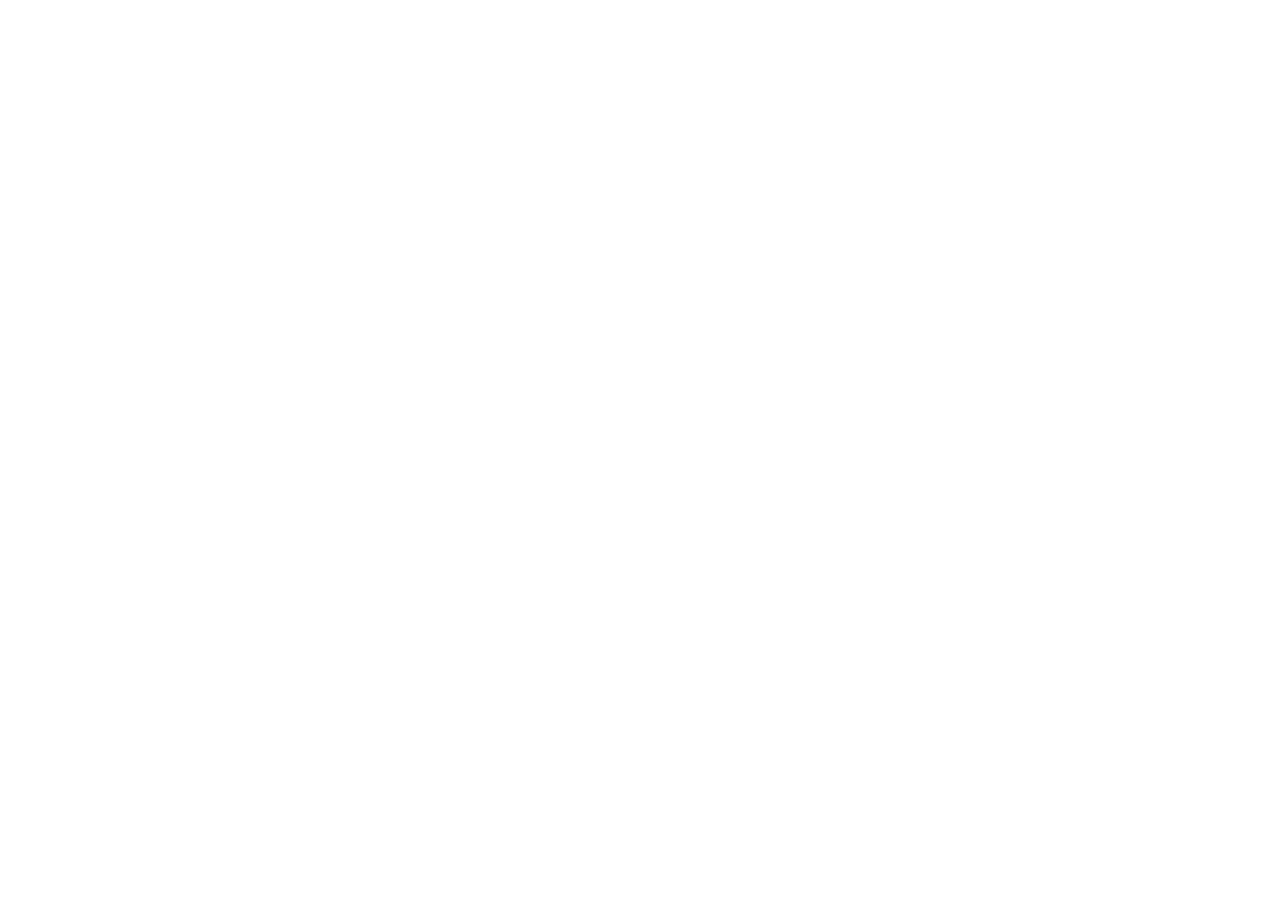
==== index.html @ ed1e92fd "初始化项目" ====
<!DOCTYPE html>
<html lang="en">
  <head>
    <meta charset="UTF-8" />
    <meta http-equiv="X-UA-Compatible" content="IE=edge" />
    <meta name="viewport" content="width=device-width, initial-scale=1.0" />
    <title>Document</title>
  </head>
  <body></body>
</html>
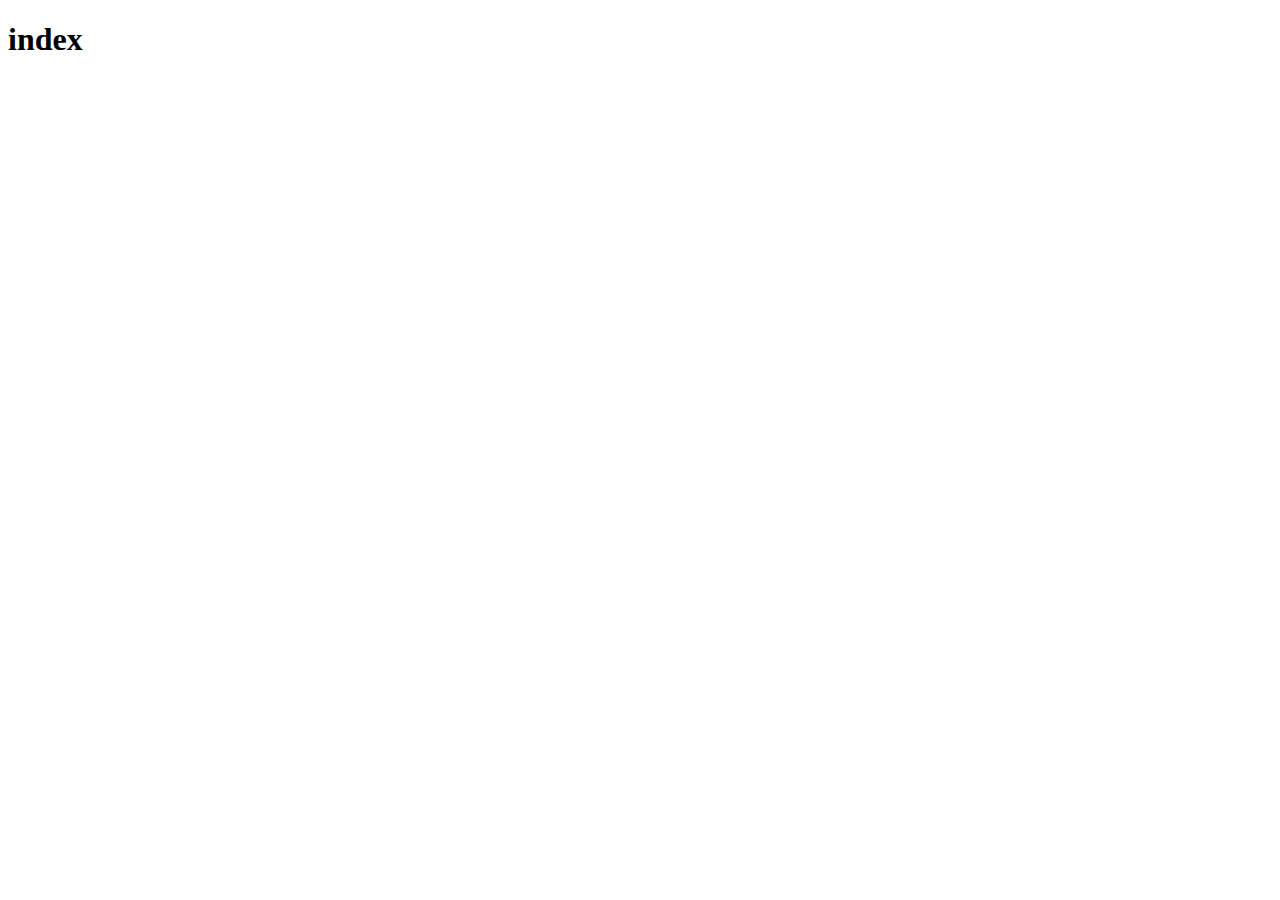
==== commit 2504434c: "完成了登陆和注册功能" ====
--- a/index.html
+++ b/index.html
@@ -6,5 +6,7 @@
     <meta name="viewport" content="width=device-width, initial-scale=1.0" />
     <title>Document</title>
   </head>
-  <body></body>
+  <body>
+    <h1>index</h1>
+  </body>
 </html>
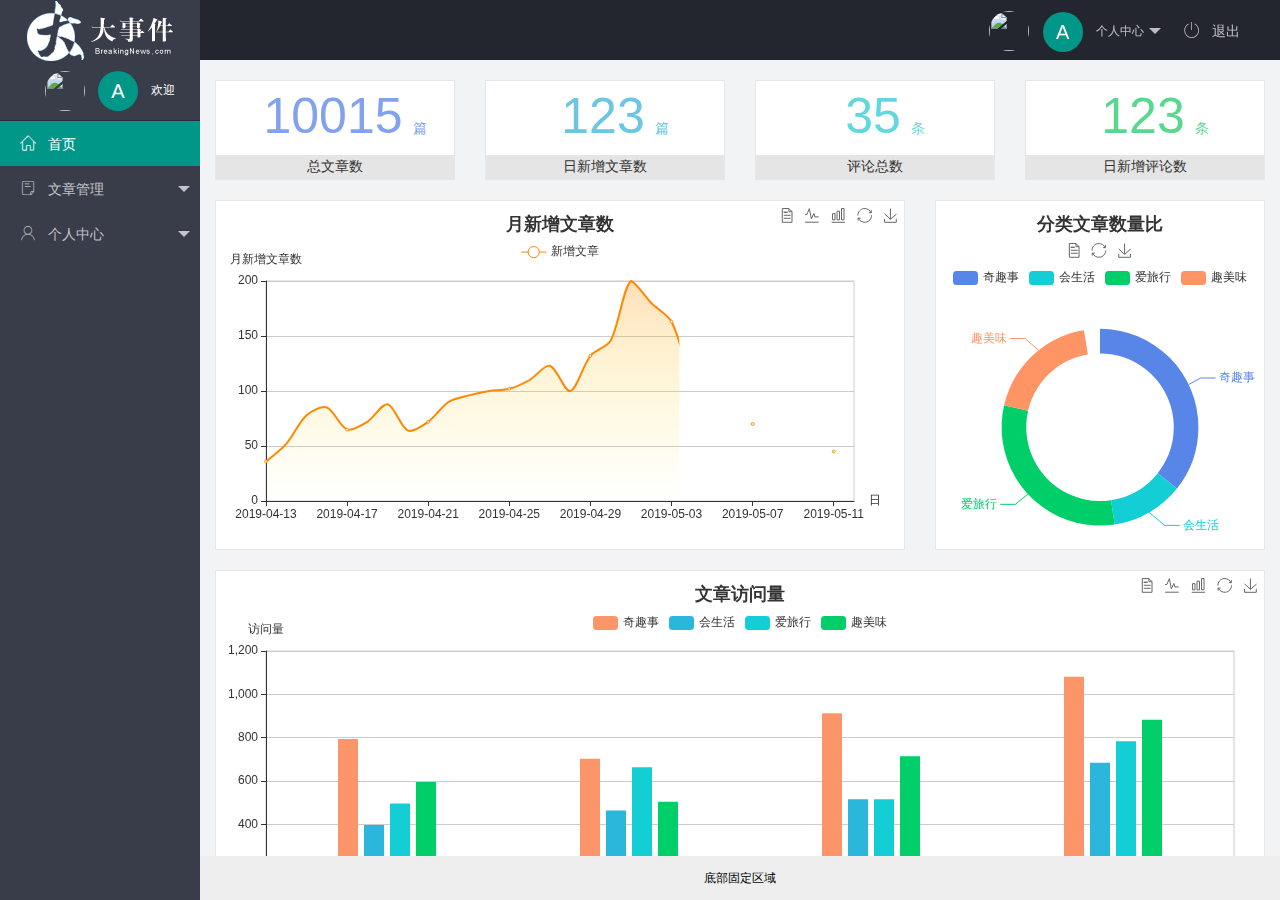
==== commit 3f98a752: "完成了主页功能" ====
--- a/index.html
+++ b/index.html
@@ -5,8 +5,130 @@
     <meta http-equiv="X-UA-Compatible" content="IE=edge" />
     <meta name="viewport" content="width=device-width, initial-scale=1.0" />
     <title>Document</title>
+    <link rel="stylesheet" href="/assets/lib/layui/css/layui.css" />
+    <link rel="stylesheet" href="/assets/fonts/iconfont.css" />
+    <link rel="stylesheet" href="/assets/css/index.css" />
   </head>
   <body>
-    <h1>index</h1>
+    <div class="layui-layout layui-layout-admin">
+      <!-- ------------ 头部 ------------ -->
+      <div class="layui-header">
+        <div class="layui-logo layui-hide-xs layui-bg-black">
+          <img src="/assets/images/logo.png" alt="" />
+        </div>
+
+        //
+        <ul class="layui-nav layui-layout-right">
+          <li class="layui-nav-item layui-hide layui-show-md-inline-block">
+            <!-- 右侧导航栏上面头像 -->
+            <a href="javascript:;" class="userinfo">
+              <img src="http://t.cn/RCzsdCq" class="layui-nav-img" />
+              <span class="text-avatar">A</span>
+              个人中心
+            </a>
+            <dl class="layui-nav-child">
+              <dd><a href="">基本资料</a></dd>
+              <dd><a href="">更换头像</a></dd>
+              <dd><a href="">重置密码</a></dd>
+            </dl>
+          </li>
+          <li class="layui-nav-item" lay-header-event="menuRight" lay-unselect>
+            <a href="javascript:;" id="btnLogout">
+              <span class="iconfont icon-tuichu"></span>
+              退出
+            </a>
+          </li>
+        </ul>
+      </div>
+
+      <!-- ------------ 左侧 ------------ -->
+      <div class="layui-side layui-bg-black">
+        <div class="layui-side-scroll">
+          <!-- 左侧侧边栏上面头像 -->
+          <div class="userinfo">
+            <img src="http://t.cn/RCzsdCq" class="layui-nav-img" />
+            <span class="text-avatar">A</span>
+            <span id="welcome">欢迎</span>
+          </div>
+          <!-- 左侧导航区域（可配合layui已有的垂直导航） -->
+          <ul class="layui-nav layui-nav-tree" lay-shrink="all">
+            <li class="layui-nav-item layui-this">
+              <a href="/home/dashboard.html" target="fm">
+                <span class="iconfont icon-home"></span>
+                首页
+              </a>
+            </li>
+            <li class="layui-nav-item">
+              <a class="" href="javascript:;">
+                <span class="iconfont icon-16"></span>
+                文章管理
+              </a>
+              <dl class="layui-nav-child">
+                <dd>
+                  <a href="javascript:;">
+                    <i class="layui-icon layui-icon-app"></i>
+                    文章类别
+                  </a>
+                </dd>
+                <dd>
+                  <a href="javascript:;">
+                    <i class="layui-icon layui-icon-app"></i>
+                    文章列表
+                  </a>
+                </dd>
+                <dd>
+                  <a href="javascript:;">
+                    <i class="layui-icon layui-icon-app"></i>
+                    发布文章
+                  </a>
+                </dd>
+              </dl>
+            </li>
+            <li class="layui-nav-item">
+              <a href="javascript:;">
+                <span class="iconfont icon-user"></span>
+                个人中心
+              </a>
+              <dl class="layui-nav-child">
+                <dd>
+                  <a href="javascript:;">
+                    <i class="layui-icon layui-icon-app"></i>
+                    基本资料
+                  </a>
+                </dd>
+                <dd>
+                  <a href="javascript:;">
+                    <i class="layui-icon layui-icon-app"></i>
+                    更换头像
+                  </a>
+                </dd>
+                <dd>
+                  <a href="javascript:;">
+                    <i class="layui-icon layui-icon-app"></i>
+                    重置密码
+                  </a>
+                </dd>
+              </dl>
+            </li>
+          </ul>
+        </div>
+      </div>
+
+      <!-- ------------ 主体 ------------ -->
+      <div class="layui-body">
+        <!-- 内容主体区域 -->
+        <iframe name="fm" src="/home/dashboard.html" frameborder="0"></iframe>
+      </div>
+
+      <!-- ------------ 底部 ------------ -->
+      <div class="layui-footer">
+        <!-- 底部固定区域 -->
+        底部固定区域
+      </div>
+    </div>
+    <script src="/assets/lib/layui/layui.all.js"></script>
+    <script src="/assets/lib/jquery.js"></script>
+    <script src="/assets/js/baseApi.js"></script>
+    <script src="/assets/js/index.js"></script>
   </body>
 </html>
--- a/assets/lib/layui/css/layui.css
+++ b/assets/lib/layui/css/layui.css
@@ -0,0 +1,2 @@
+/** layui-v2.5.5 MIT License By https://www.layui.com */
+ .layui-inline,img{display:inline-block;vertical-align:middle}h1,h2,h3,h4,h5,h6{font-weight:400}.layui-edge,.layui-header,.layui-inline,.layui-main{position:relative}.layui-body,.layui-edge,.layui-elip{overflow:hidden}.layui-btn,.layui-edge,.layui-inline,img{vertical-align:middle}.layui-btn,.layui-disabled,.layui-icon,.layui-unselect{-moz-user-select:none;-webkit-user-select:none;-ms-user-select:none}.layui-elip,.layui-form-checkbox span,.layui-form-pane .layui-form-label{text-overflow:ellipsis;white-space:nowrap}.layui-breadcrumb,.layui-tree-btnGroup{visibility:hidden}blockquote,body,button,dd,div,dl,dt,form,h1,h2,h3,h4,h5,h6,input,li,ol,p,pre,td,textarea,th,ul{margin:0;padding:0;-webkit-tap-highlight-color:rgba(0,0,0,0)}a:active,a:hover{outline:0}img{border:none}li{list-style:none}table{border-collapse:collapse;border-spacing:0}h4,h5,h6{font-size:100%}button,input,optgroup,option,select,textarea{font-family:inherit;font-size:inherit;font-style:inherit;font-weight:inherit;outline:0}pre{white-space:pre-wrap;white-space:-moz-pre-wrap;white-space:-pre-wrap;white-space:-o-pre-wrap;word-wrap:break-word}body{line-height:24px;font:14px Helvetica Neue,Helvetica,PingFang SC,Tahoma,Arial,sans-serif}hr{height:1px;margin:10px 0;border:0;clear:both}a{color:#333;text-decoration:none}a:hover{color:#777}a cite{font-style:normal;*cursor:pointer}.layui-border-box,.layui-border-box *{box-sizing:border-box}.layui-box,.layui-box *{box-sizing:content-box}.layui-clear{clear:both;*zoom:1}.layui-clear:after{content:'\20';clear:both;*zoom:1;display:block;height:0}.layui-inline{*display:inline;*zoom:1}.layui-edge{display:inline-block;width:0;height:0;border-width:6px;border-style:dashed;border-color:transparent}.layui-edge-top{top:-4px;border-bottom-color:#999;border-bottom-style:solid}.layui-edge-right{border-left-color:#999;border-left-style:solid}.layui-edge-bottom{top:2px;border-top-color:#999;border-top-style:solid}.layui-edge-left{border-right-color:#999;border-right-style:solid}.layui-disabled,.layui-disabled:hover{color:#d2d2d2!important;cursor:not-allowed!important}.layui-circle{border-radius:100%}.layui-show{display:block!important}.layui-hide{display:none!important}@font-face{font-family:layui-icon;src:url(../font/iconfont.eot?v=250);src:url(../font/iconfont.eot?v=250#iefix) format('embedded-opentype'),url(../font/iconfont.woff2?v=250) format('woff2'),url(../font/iconfont.woff?v=250) format('woff'),url(../font/iconfont.ttf?v=250) format('truetype'),url(../font/iconfont.svg?v=250#layui-icon) format('svg')}.layui-icon{font-family:layui-icon!important;font-size:16px;font-style:normal;-webkit-font-smoothing:antialiased;-moz-osx-font-smoothing:grayscale}.layui-icon-reply-fill:before{content:"\e611"}.layui-icon-set-fill:before{content:"\e614"}.layui-icon-menu-fill:before{content:"\e60f"}.layui-icon-search:before{content:"\e615"}.layui-icon-share:before{content:"\e641"}.layui-icon-set-sm:before{content:"\e620"}.layui-icon-engine:before{content:"\e628"}.layui-icon-close:before{content:"\1006"}.layui-icon-close-fill:before{content:"\1007"}.layui-icon-chart-screen:before{content:"\e629"}.layui-icon-star:before{content:"\e600"}.layui-icon-circle-dot:before{content:"\e617"}.layui-icon-chat:before{content:"\e606"}.layui-icon-release:before{content:"\e609"}.layui-icon-list:before{content:"\e60a"}.layui-icon-chart:before{content:"\e62c"}.layui-icon-ok-circle:before{content:"\1005"}.layui-icon-layim-theme:before{content:"\e61b"}.layui-icon-table:before{content:"\e62d"}.layui-icon-right:before{content:"\e602"}.layui-icon-left:before{content:"\e603"}.layui-icon-cart-simple:before{content:"\e698"}.layui-icon-face-cry:before{content:"\e69c"}.layui-icon-face-smile:before{content:"\e6af"}.layui-icon-survey:before{content:"\e6b2"}.layui-icon-tree:before{content:"\e62e"}.layui-icon-upload-circle:before{content:"\e62f"}.layui-icon-add-circle:before{content:"\e61f"}.layui-icon-download-circle:before{content:"\e601"}.layui-icon-templeate-1:before{content:"\e630"}.layui-icon-util:before{content:"\e631"}.layui-icon-face-surprised:before{content:"\e664"}.layui-icon-edit:before{content:"\e642"}.layui-icon-speaker:before{content:"\e645"}.layui-icon-down:before{content:"\e61a"}.layui-icon-file:before{content:"\e621"}.layui-icon-layouts:before{content:"\e632"}.layui-icon-rate-half:before{content:"\e6c9"}.layui-icon-add-circle-fine:before{content:"\e608"}.layui-icon-prev-circle:before{content:"\e633"}.layui-icon-read:before{content:"\e705"}.layui-icon-404:before{content:"\e61c"}.layui-icon-carousel:before{content:"\e634"}.layui-icon-help:before{content:"\e607"}.layui-icon-code-circle:before{content:"\e635"}.layui-icon-water:before{content:"\e636"}.layui-icon-username:before{content:"\e66f"}.layui-icon-find-fill:before{content:"\e670"}.layui-icon-about:before{content:"\e60b"}.layui-icon-location:before{content:"\e715"}.layui-icon-up:before{content:"\e619"}.layui-icon-pause:before{content:"\e651"}.layui-icon-date:before{content:"\e637"}.layui-icon-layim-uploadfile:before{content:"\e61d"}.layui-icon-delete:before{content:"\e640"}.layui-icon-play:before{content:"\e652"}.layui-icon-top:before{content:"\e604"}.layui-icon-friends:before{content:"\e612"}.layui-icon-refresh-3:before{content:"\e9aa"}.layui-icon-ok:before{content:"\e605"}.layui-icon-layer:before{content:"\e638"}.layui-icon-face-smile-fine:before{content:"\e60c"}.layui-icon-dollar:before{content:"\e659"}.layui-icon-group:before{content:"\e613"}.layui-icon-layim-download:before{content:"\e61e"}.layui-icon-picture-fine:before{content:"\e60d"}.layui-icon-link:before{content:"\e64c"}.layui-icon-diamond:before{content:"\e735"}.layui-icon-log:before{content:"\e60e"}.layui-icon-rate-solid:before{content:"\e67a"}.layui-icon-fonts-del:before{content:"\e64f"}.layui-icon-unlink:before{content:"\e64d"}.layui-icon-fonts-clear:before{content:"\e639"}.layui-icon-triangle-r:before{content:"\e623"}.layui-icon-circle:before{content:"\e63f"}.layui-icon-radio:before{content:"\e643"}.layui-icon-align-center:before{content:"\e647"}.layui-icon-align-right:before{content:"\e648"}.layui-icon-align-left:before{content:"\e649"}.layui-icon-loading-1:before{content:"\e63e"}.layui-icon-return:before{content:"\e65c"}.layui-icon-fonts-strong:before{content:"\e62b"}.layui-icon-upload:before{content:"\e67c"}.layui-icon-dialogue:before{content:"\e63a"}.layui-icon-video:before{content:"\e6ed"}.layui-icon-headset:before{content:"\e6fc"}.layui-icon-cellphone-fine:before{content:"\e63b"}.layui-icon-add-1:before{content:"\e654"}.layui-icon-face-smile-b:before{content:"\e650"}.layui-icon-fonts-html:before{content:"\e64b"}.layui-icon-form:before{content:"\e63c"}.layui-icon-cart:before{content:"\e657"}.layui-icon-camera-fill:before{content:"\e65d"}.layui-icon-tabs:before{content:"\e62a"}.layui-icon-fonts-code:before{content:"\e64e"}.layui-icon-fire:before{content:"\e756"}.layui-icon-set:before{content:"\e716"}.layui-icon-fonts-u:before{content:"\e646"}.layui-icon-triangle-d:before{content:"\e625"}.layui-icon-tips:before{content:"\e702"}.layui-icon-picture:before{content:"\e64a"}.layui-icon-more-vertical:before{content:"\e671"}.layui-icon-flag:before{content:"\e66c"}.layui-icon-loading:before{content:"\e63d"}.layui-icon-fonts-i:before{content:"\e644"}.layui-icon-refresh-1:before{content:"\e666"}.layui-icon-rmb:before{content:"\e65e"}.layui-icon-home:before{content:"\e68e"}.layui-icon-user:before{content:"\e770"}.layui-icon-notice:before{content:"\e667"}.layui-icon-login-weibo:before{content:"\e675"}.layui-icon-voice:before{content:"\e688"}.layui-icon-upload-drag:before{content:"\e681"}.layui-icon-login-qq:before{content:"\e676"}.layui-icon-snowflake:before{content:"\e6b1"}.layui-icon-file-b:before{content:"\e655"}.layui-icon-template:before{content:"\e663"}.layui-icon-auz:before{content:"\e672"}.layui-icon-console:before{content:"\e665"}.layui-icon-app:before{content:"\e653"}.layui-icon-prev:before{content:"\e65a"}.layui-icon-website:before{content:"\e7ae"}.layui-icon-next:before{content:"\e65b"}.layui-icon-component:before{content:"\e857"}.layui-icon-more:before{content:"\e65f"}.layui-icon-login-wechat:before{content:"\e677"}.layui-icon-shrink-right:before{content:"\e668"}.layui-icon-spread-left:before{content:"\e66b"}.layui-icon-camera:before{content:"\e660"}.layui-icon-note:before{content:"\e66e"}.layui-icon-refresh:before{content:"\e669"}.layui-icon-female:before{content:"\e661"}.layui-icon-male:before{content:"\e662"}.layui-icon-password:before{content:"\e673"}.layui-icon-senior:before{content:"\e674"}.layui-icon-theme:before{content:"\e66a"}.layui-icon-tread:before{content:"\e6c5"}.layui-icon-praise:before{content:"\e6c6"}.layui-icon-star-fill:before{content:"\e658"}.layui-icon-rate:before{content:"\e67b"}.layui-icon-template-1:before{content:"\e656"}.layui-icon-vercode:before{content:"\e679"}.layui-icon-cellphone:before{content:"\e678"}.layui-icon-screen-full:before{content:"\e622"}.layui-icon-screen-restore:before{content:"\e758"}.layui-icon-cols:before{content:"\e610"}.layui-icon-export:before{content:"\e67d"}.layui-icon-print:before{content:"\e66d"}.layui-icon-slider:before{content:"\e714"}.layui-icon-addition:before{content:"\e624"}.layui-icon-subtraction:before{content:"\e67e"}.layui-icon-service:before{content:"\e626"}.layui-icon-transfer:before{content:"\e691"}.layui-main{width:1140px;margin:0 auto}.layui-header{z-index:1000;height:60px}.layui-header a:hover{transition:all .5s;-webkit-transition:all .5s}.layui-side{position:fixed;left:0;top:0;bottom:0;z-index:999;width:200px;overflow-x:hidden}.layui-side-scroll{position:relative;width:220px;height:100%;overflow-x:hidden}.layui-body{position:absolute;left:200px;right:0;top:0;bottom:0;z-index:998;width:auto;overflow-y:auto;box-sizing:border-box}.layui-layout-body{overflow:hidden}.layui-layout-admin .layui-header{background-color:#23262E}.layui-layout-admin .layui-side{top:60px;width:200px;overflow-x:hidden}.layui-layout-admin .layui-body{position:fixed;top:60px;bottom:44px}.layui-layout-admin .layui-main{width:auto;margin:0 15px}.layui-layout-admin .layui-footer{position:fixed;left:200px;right:0;bottom:0;height:44px;line-height:44px;padding:0 15px;background-color:#eee}.layui-layout-admin .layui-logo{position:absolute;left:0;top:0;width:200px;height:100%;line-height:60px;text-align:center;color:#009688;font-size:16px}.layui-layout-admin .layui-header .layui-nav{background:0 0}.layui-layout-left{position:absolute!important;left:200px;top:0}.layui-layout-right{position:absolute!important;right:0;top:0}.layui-container{position:relative;margin:0 auto;padding:0 15px;box-sizing:border-box}.layui-fluid{position:relative;margin:0 auto;padding:0 15px}.layui-row:after,.layui-row:before{content:'';display:block;clear:both}.layui-col-lg1,.layui-col-lg10,.layui-col-lg11,.layui-col-lg12,.layui-col-lg2,.layui-col-lg3,.layui-col-lg4,.layui-col-lg5,.layui-col-lg6,.layui-col-lg7,.layui-col-lg8,.layui-col-lg9,.layui-col-md1,.layui-col-md10,.layui-col-md11,.layui-col-md12,.layui-col-md2,.layui-col-md3,.layui-col-md4,.layui-col-md5,.layui-col-md6,.layui-col-md7,.layui-col-md8,.layui-col-md9,.layui-col-sm1,.layui-col-sm10,.layui-col-sm11,.layui-col-sm12,.layui-col-sm2,.layui-col-sm3,.layui-col-sm4,.layui-col-sm5,.layui-col-sm6,.layui-col-sm7,.layui-col-sm8,.layui-col-sm9,.layui-col-xs1,.layui-col-xs10,.layui-col-xs11,.layui-col-xs12,.layui-col-xs2,.layui-col-xs3,.layui-col-xs4,.layui-col-xs5,.layui-col-xs6,.layui-col-xs7,.layui-col-xs8,.layui-col-xs9{position:relative;display:block;box-sizing:border-box}.layui-col-xs1,.layui-col-xs10,.layui-col-xs11,.layui-col-xs12,.layui-col-xs2,.layui-col-xs3,.layui-col-xs4,.layui-col-xs5,.layui-col-xs6,.layui-col-xs7,.layui-col-xs8,.layui-col-xs9{float:left}.layui-col-xs1{width:8.33333333%}.layui-col-xs2{width:16.66666667%}.layui-col-xs3{width:25%}.layui-col-xs4{width:33.33333333%}.layui-col-xs5{width:41.66666667%}.layui-col-xs6{width:50%}.layui-col-xs7{width:58.33333333%}.layui-col-xs8{width:66.66666667%}.layui-col-xs9{width:75%}.layui-col-xs10{width:83.33333333%}.layui-col-xs11{width:91.66666667%}.layui-col-xs12{width:100%}.layui-col-xs-offset1{margin-left:8.33333333%}.layui-col-xs-offset2{margin-left:16.66666667%}.layui-col-xs-offset3{margin-left:25%}.layui-col-xs-offset4{margin-left:33.33333333%}.layui-col-xs-offset5{margin-left:41.66666667%}.layui-col-xs-offset6{margin-left:50%}.layui-col-xs-offset7{margin-left:58.33333333%}.layui-col-xs-offset8{margin-left:66.66666667%}.layui-col-xs-offset9{margin-left:75%}.layui-col-xs-offset10{margin-left:83.33333333%}.layui-col-xs-offset11{margin-left:91.66666667%}.layui-col-xs-offset12{margin-left:100%}@media screen and (max-width:768px){.layui-hide-xs{display:none!important}.layui-show-xs-block{display:block!important}.layui-show-xs-inline{display:inline!important}.layui-show-xs-inline-block{display:inline-block!important}}@media screen and (min-width:768px){.layui-container{width:750px}.layui-hide-sm{display:none!important}.layui-show-sm-block{display:block!important}.layui-show-sm-inline{display:inline!important}.layui-show-sm-inline-block{display:inline-block!important}.layui-col-sm1,.layui-col-sm10,.layui-col-sm11,.layui-col-sm12,.layui-col-sm2,.layui-col-sm3,.layui-col-sm4,.layui-col-sm5,.layui-col-sm6,.layui-col-sm7,.layui-col-sm8,.layui-col-sm9{float:left}.layui-col-sm1{width:8.33333333%}.layui-col-sm2{width:16.66666667%}.layui-col-sm3{width:25%}.layui-col-sm4{width:33.33333333%}.layui-col-sm5{width:41.66666667%}.layui-col-sm6{width:50%}.layui-col-sm7{width:58.33333333%}.layui-col-sm8{width:66.66666667%}.layui-col-sm9{width:75%}.layui-col-sm10{width:83.33333333%}.layui-col-sm11{width:91.66666667%}.layui-col-sm12{width:100%}.layui-col-sm-offset1{margin-left:8.33333333%}.layui-col-sm-offset2{margin-left:16.66666667%}.layui-col-sm-offset3{margin-left:25%}.layui-col-sm-offset4{margin-left:33.33333333%}.layui-col-sm-offset5{margin-left:41.66666667%}.layui-col-sm-offset6{margin-left:50%}.layui-col-sm-offset7{margin-left:58.33333333%}.layui-col-sm-offset8{margin-left:66.66666667%}.layui-col-sm-offset9{margin-left:75%}.layui-col-sm-offset10{margin-left:83.33333333%}.layui-col-sm-offset11{margin-left:91.66666667%}.layui-col-sm-offset12{margin-left:100%}}@media screen and (min-width:992px){.layui-container{width:970px}.layui-hide-md{display:none!important}.layui-show-md-block{display:block!important}.layui-show-md-inline{display:inline!important}.layui-show-md-inline-block{display:inline-block!important}.layui-col-md1,.layui-col-md10,.layui-col-md11,.layui-col-md12,.layui-col-md2,.layui-col-md3,.layui-col-md4,.layui-col-md5,.layui-col-md6,.layui-col-md7,.layui-col-md8,.layui-col-md9{float:left}.layui-col-md1{width:8.33333333%}.layui-col-md2{width:16.66666667%}.layui-col-md3{width:25%}.layui-col-md4{width:33.33333333%}.layui-col-md5{width:41.66666667%}.layui-col-md6{width:50%}.layui-col-md7{width:58.33333333%}.layui-col-md8{width:66.66666667%}.layui-col-md9{width:75%}.layui-col-md10{width:83.33333333%}.layui-col-md11{width:91.66666667%}.layui-col-md12{width:100%}.layui-col-md-offset1{margin-left:8.33333333%}.layui-col-md-offset2{margin-left:16.66666667%}.layui-col-md-offset3{margin-left:25%}.layui-col-md-offset4{margin-left:33.33333333%}.layui-col-md-offset5{margin-left:41.66666667%}.layui-col-md-offset6{margin-left:50%}.layui-col-md-offset7{margin-left:58.33333333%}.layui-col-md-offset8{margin-left:66.66666667%}.layui-col-md-offset9{margin-left:75%}.layui-col-md-offset10{margin-left:83.33333333%}.layui-col-md-offset11{margin-left:91.66666667%}.layui-col-md-offset12{margin-left:100%}}@media screen and (min-width:1200px){.layui-container{width:1170px}.layui-hide-lg{display:none!important}.layui-show-lg-block{display:block!important}.layui-show-lg-inline{display:inline!important}.layui-show-lg-inline-block{display:inline-block!important}.layui-col-lg1,.layui-col-lg10,.layui-col-lg11,.layui-col-lg12,.layui-col-lg2,.layui-col-lg3,.layui-col-lg4,.layui-col-lg5,.layui-col-lg6,.layui-col-lg7,.layui-col-lg8,.layui-col-lg9{float:left}.layui-col-lg1{width:8.33333333%}.layui-col-lg2{width:16.66666667%}.layui-col-lg3{width:25%}.layui-col-lg4{width:33.33333333%}.layui-col-lg5{width:41.66666667%}.layui-col-lg6{width:50%}.layui-col-lg7{width:58.33333333%}.layui-col-lg8{width:66.66666667%}.layui-col-lg9{width:75%}.layui-col-lg10{width:83.33333333%}.layui-col-lg11{width:91.66666667%}.layui-col-lg12{width:100%}.layui-col-lg-offset1{margin-left:8.33333333%}.layui-col-lg-offset2{margin-left:16.66666667%}.layui-col-lg-offset3{margin-left:25%}.layui-col-lg-offset4{margin-left:33.33333333%}.layui-col-lg-offset5{margin-left:41.66666667%}.layui-col-lg-offset6{margin-left:50%}.layui-col-lg-offset7{margin-left:58.33333333%}.layui-col-lg-offset8{margin-left:66.66666667%}.layui-col-lg-offset9{margin-left:75%}.layui-col-lg-offset10{margin-left:83.33333333%}.layui-col-lg-offset11{margin-left:91.66666667%}.layui-col-lg-offset12{margin-left:100%}}.layui-col-space1{margin:-.5px}.layui-col-space1>*{padding:.5px}.layui-col-space3{margin:-1.5px}.layui-col-space3>*{padding:1.5px}.layui-col-space5{margin:-2.5px}.layui-col-space5>*{padding:2.5px}.layui-col-space8{margin:-3.5px}.layui-col-space8>*{padding:3.5px}.layui-col-space10{margin:-5px}.layui-col-space10>*{padding:5px}.layui-col-space12{margin:-6px}.layui-col-space12>*{padding:6px}.layui-col-space15{margin:-7.5px}.layui-col-space15>*{padding:7.5px}.layui-col-space18{margin:-9px}.layui-col-space18>*{padding:9px}.layui-col-space20{margin:-10px}.layui-col-space20>*{padding:10px}.layui-col-space22{margin:-11px}.layui-col-space22>*{padding:11px}.layui-col-space25{margin:-12.5px}.layui-col-space25>*{padding:12.5px}.layui-col-space30{margin:-15px}.layui-col-space30>*{padding:15px}.layui-btn,.layui-input,.layui-select,.layui-textarea,.layui-upload-button{outline:0;-webkit-appearance:none;transition:all .3s;-webkit-transition:all .3s;box-sizing:border-box}.layui-elem-quote{margin-bottom:10px;padding:15px;line-height:22px;border-left:5px solid #009688;border-radius:0 2px 2px 0;background-color:#f2f2f2}.layui-quote-nm{border-style:solid;border-width:1px 1px 1px 5px;background:0 0}.layui-elem-field{margin-bottom:10px;padding:0;border-width:1px;border-style:solid}.layui-elem-field legend{margin-left:20px;padding:0 10px;font-size:20px;font-weight:300}.layui-field-title{margin:10px 0 20px;border-width:1px 0 0}.layui-field-box{padding:10px 15px}.layui-field-title .layui-field-box{padding:10px 0}.layui-progress{position:relative;height:6px;border-radius:20px;background-color:#e2e2e2}.layui-progress-bar{position:absolute;left:0;top:0;width:0;max-width:100%;height:6px;border-radius:20px;text-align:right;background-color:#5FB878;transition:all .3s;-webkit-transition:all .3s}.layui-progress-big,.layui-progress-big .layui-progress-bar{height:18px;line-height:18px}.layui-progress-text{position:relative;top:-20px;line-height:18px;font-size:12px;color:#666}.layui-progress-big .layui-progress-text{position:static;padding:0 10px;color:#fff}.layui-collapse{border-width:1px;border-style:solid;border-radius:2px}.layui-colla-content,.layui-colla-item{border-top-width:1px;border-top-style:solid}.layui-colla-item:first-child{border-top:none}.layui-colla-title{position:relative;height:42px;line-height:42px;padding:0 15px 0 35px;color:#333;background-color:#f2f2f2;cursor:pointer;font-size:14px;overflow:hidden}.layui-colla-content{display:none;padding:10px 15px;line-height:22px;color:#666}.layui-colla-icon{position:absolute;left:15px;top:0;font-size:14px}.layui-card{margin-bottom:15px;border-radius:2px;background-color:#fff;box-shadow:0 1px 2px 0 rgba(0,0,0,.05)}.layui-card:last-child{margin-bottom:0}.layui-card-header{position:relative;height:42px;line-height:42px;padding:0 15px;border-bottom:1px solid #f6f6f6;color:#333;border-radius:2px 2px 0 0;font-size:14px}.layui-bg-black,.layui-bg-blue,.layui-bg-cyan,.layui-bg-green,.layui-bg-orange,.layui-bg-red{color:#fff!important}.layui-card-body{position:relative;padding:10px 15px;line-height:24px}.layui-card-body[pad15]{padding:15px}.layui-card-body[pad20]{padding:20px}.layui-card-body .layui-table{margin:5px 0}.layui-card .layui-tab{margin:0}.layui-panel-window{position:relative;padding:15px;border-radius:0;border-top:5px solid #E6E6E6;background-color:#fff}.layui-auxiliar-moving{position:fixed;left:0;right:0;top:0;bottom:0;width:100%;height:100%;background:0 0;z-index:9999999999}.layui-form-label,.layui-form-mid,.layui-form-select,.layui-input-block,.layui-input-inline,.layui-textarea{position:relative}.layui-bg-red{background-color:#FF5722!important}.layui-bg-orange{background-color:#FFB800!important}.layui-bg-green{background-color:#009688!important}.layui-bg-cyan{background-color:#2F4056!important}.layui-bg-blue{background-color:#1E9FFF!important}.layui-bg-black{background-color:#393D49!important}.layui-bg-gray{background-color:#eee!important;color:#666!important}.layui-badge-rim,.layui-colla-content,.layui-colla-item,.layui-collapse,.layui-elem-field,.layui-form-pane .layui-form-item[pane],.layui-form-pane .layui-form-label,.layui-input,.layui-layedit,.layui-layedit-tool,.layui-quote-nm,.layui-select,.layui-tab-bar,.layui-tab-card,.layui-tab-title,.layui-tab-title .layui-this:after,.layui-textarea{border-color:#e6e6e6}.layui-timeline-item:before,hr{background-color:#e6e6e6}.layui-text{line-height:22px;font-size:14px;color:#666}.layui-text h1,.layui-text h2,.layui-text h3{font-weight:500;color:#333}.layui-text h1{font-size:30px}.layui-text h2{font-size:24px}.layui-text h3{font-size:18px}.layui-text a:not(.layui-btn){color:#01AAED}.layui-text a:not(.layui-btn):hover{text-decoration:underline}.layui-text ul{padding:5px 0 5px 15px}.layui-text ul li{margin-top:5px;list-style-type:disc}.layui-text em,.layui-word-aux{color:#999!important;padding:0 5px!important}.layui-btn{display:inline-block;height:38px;line-height:38px;padding:0 18px;background-color:#009688;color:#fff;white-space:nowrap;text-align:center;font-size:14px;border:none;border-radius:2px;cursor:pointer}.layui-btn:hover{opacity:.8;filter:alpha(opacity=80);color:#fff}.layui-btn:active{opacity:1;filter:alpha(opacity=100)}.layui-btn+.layui-btn{margin-left:10px}.layui-btn-container{font-size:0}.layui-btn-container .layui-btn{margin-right:10px;margin-bottom:10px}.layui-btn-container .layui-btn+.layui-btn{margin-left:0}.layui-table .layui-btn-container .layui-btn{margin-bottom:9px}.layui-btn-radius{border-radius:100px}.layui-btn .layui-icon{margin-right:3px;font-size:18px;vertical-align:bottom;vertical-align:middle\9}.layui-btn-primary{border:1px solid #C9C9C9;background-color:#fff;color:#555}.layui-btn-primary:hover{border-color:#009688;color:#333}.layui-btn-normal{background-color:#1E9FFF}.layui-btn-warm{background-color:#FFB800}.layui-btn-danger{background-color:#FF5722}.layui-btn-checked{background-color:#5FB878}.layui-btn-disabled,.layui-btn-disabled:active,.layui-btn-disabled:hover{border:1px solid #e6e6e6;background-color:#FBFBFB;color:#C9C9C9;cursor:not-allowed;opacity:1}.layui-btn-lg{height:44px;line-height:44px;padding:0 25px;font-size:16px}.layui-btn-sm{height:30px;line-height:30px;padding:0 10px;font-size:12px}.layui-btn-sm i{font-size:16px!important}.layui-btn-xs{height:22px;line-height:22px;padding:0 5px;font-size:12px}.layui-btn-xs i{font-size:14px!important}.layui-btn-group{display:inline-block;vertical-align:middle;font-size:0}.layui-btn-group .layui-btn{margin-left:0!important;margin-right:0!important;border-left:1px solid rgba(255,255,255,.5);border-radius:0}.layui-btn-group .layui-btn-primary{border-left:none}.layui-btn-group .layui-btn-primary:hover{border-color:#C9C9C9;color:#009688}.layui-btn-group .layui-btn:first-child{border-left:none;border-radius:2px 0 0 2px}.layui-btn-group .layui-btn-primary:first-child{border-left:1px solid #c9c9c9}.layui-btn-group .layui-btn:last-child{border-radius:0 2px 2px 0}.layui-btn-group .layui-btn+.layui-btn{margin-left:0}.layui-btn-group+.layui-btn-group{margin-left:10px}.layui-btn-fluid{width:100%}.layui-input,.layui-select,.layui-textarea{height:38px;line-height:1.3;line-height:38px\9;border-width:1px;border-style:solid;background-color:#fff;border-radius:2px}.layui-input::-webkit-input-placeholder,.layui-select::-webkit-input-placeholder,.layui-textarea::-webkit-input-placeholder{line-height:1.3}.layui-input,.layui-textarea{display:block;width:100%;padding-left:10px}.layui-input:hover,.layui-textarea:hover{border-color:#D2D2D2!important}.layui-input:focus,.layui-textarea:focus{border-color:#C9C9C9!important}.layui-textarea{min-height:100px;height:auto;line-height:20px;padding:6px 10px;resize:vertical}.layui-select{padding:0 10px}.layui-form input[type=checkbox],.layui-form input[type=radio],.layui-form select{display:none}.layui-form [lay-ignore]{display:initial}.layui-form-item{margin-bottom:15px;clear:both;*zoom:1}.layui-form-item:after{content:'\20';clear:both;*zoom:1;display:block;height:0}.layui-form-label{float:left;display:block;padding:9px 15px;width:80px;font-weight:400;line-height:20px;text-align:right}.layui-form-label-col{display:block;float:none;padding:9px 0;line-height:20px;text-align:left}.layui-form-item .layui-inline{margin-bottom:5px;margin-right:10px}.layui-input-block{margin-left:110px;min-height:36px}.layui-input-inline{display:inline-block;vertical-align:middle}.layui-form-item .layui-input-inline{float:left;width:190px;margin-right:10px}.layui-form-text .layui-input-inline{width:auto}.layui-form-mid{float:left;display:block;padding:9px 0!important;line-height:20px;margin-right:10px}.layui-form-danger+.layui-form-select .layui-input,.layui-form-danger:focus{border-color:#FF5722!important}.layui-form-select .layui-input{padding-right:30px;cursor:pointer}.layui-form-select .layui-edge{position:absolute;right:10px;top:50%;margin-top:-3px;cursor:pointer;border-width:6px;border-top-color:#c2c2c2;border-top-style:solid;transition:all .3s;-webkit-transition:all .3s}.layui-form-select dl{display:none;position:absolute;left:0;top:42px;padding:5px 0;z-index:899;min-width:100%;border:1px solid #d2d2d2;max-height:300px;overflow-y:auto;background-color:#fff;border-radius:2px;box-shadow:0 2px 4px rgba(0,0,0,.12);box-sizing:border-box}.layui-form-select dl dd,.layui-form-select dl dt{padding:0 10px;line-height:36px;white-space:nowrap;overflow:hidden;text-overflow:ellipsis}.layui-form-select dl dt{font-size:12px;color:#999}.layui-form-select dl dd{cursor:pointer}.layui-form-select dl dd:hover{background-color:#f2f2f2;-webkit-transition:.5s all;transition:.5s all}.layui-form-select .layui-select-group dd{padding-left:20px}.layui-form-select dl dd.layui-select-tips{padding-left:10px!important;color:#999}.layui-form-select dl dd.layui-this{background-color:#5FB878;color:#fff}.layui-form-checkbox,.layui-form-select dl dd.layui-disabled{background-color:#fff}.layui-form-selected dl{display:block}.layui-form-checkbox,.layui-form-checkbox *,.layui-form-switch{display:inline-block;vertical-align:middle}.layui-form-selected .layui-edge{margin-top:-9px;-webkit-transform:rotate(180deg);transform:rotate(180deg);margin-top:-3px\9}:root .layui-form-selected .layui-edge{margin-top:-9px\0/IE9}.layui-form-selectup dl{top:auto;bottom:42px}.layui-select-none{margin:5px 0;text-align:center;color:#999}.layui-select-disabled .layui-disabled{border-color:#eee!important}.layui-select-disabled .layui-edge{border-top-color:#d2d2d2}.layui-form-checkbox{position:relative;height:30px;line-height:30px;margin-right:10px;padding-right:30px;cursor:pointer;font-size:0;-webkit-transition:.1s linear;transition:.1s linear;box-sizing:border-box}.layui-form-checkbox span{padding:0 10px;height:100%;font-size:14px;border-radius:2px 0 0 2px;background-color:#d2d2d2;color:#fff;overflow:hidden}.layui-form-checkbox:hover span{background-color:#c2c2c2}.layui-form-checkbox i{position:absolute;right:0;top:0;width:30px;height:28px;border:1px solid #d2d2d2;border-left:none;border-radius:0 2px 2px 0;color:#fff;font-size:20px;text-align:center}.layui-form-checkbox:hover i{border-color:#c2c2c2;color:#c2c2c2}.layui-form-checked,.layui-form-checked:hover{border-color:#5FB878}.layui-form-checked span,.layui-form-checked:hover span{background-color:#5FB878}.layui-form-checked i,.layui-form-checked:hover i{color:#5FB878}.layui-form-item .layui-form-checkbox{margin-top:4px}.layui-form-checkbox[lay-skin=primary]{height:auto!important;line-height:normal!important;min-width:18px;min-height:18px;border:none!important;margin-right:0;padding-left:28px;padding-right:0;background:0 0}.layui-form-checkbox[lay-skin=primary] span{padding-left:0;padding-right:15px;line-height:18px;background:0 0;color:#666}.layui-form-checkbox[lay-skin=primary] i{right:auto;left:0;width:16px;height:16px;line-height:16px;border:1px solid #d2d2d2;font-size:12px;border-radius:2px;background-color:#fff;-webkit-transition:.1s linear;transition:.1s linear}.layui-form-checkbox[lay-skin=primary]:hover i{border-color:#5FB878;color:#fff}.layui-form-checked[lay-skin=primary] i{border-color:#5FB878!important;background-color:#5FB878;color:#fff}.layui-checkbox-disbaled[lay-skin=primary] span{background:0 0!important;color:#c2c2c2}.layui-checkbox-disbaled[lay-skin=primary]:hover i{border-color:#d2d2d2}.layui-form-item .layui-form-checkbox[lay-skin=primary]{margin-top:10px}.layui-form-switch{position:relative;height:22px;line-height:22px;min-width:35px;padding:0 5px;margin-top:8px;border:1px solid #d2d2d2;border-radius:20px;cursor:pointer;background-color:#fff;-webkit-transition:.1s linear;transition:.1s linear}.layui-form-switch i{position:absolute;left:5px;top:3px;width:16px;height:16px;border-radius:20px;background-color:#d2d2d2;-webkit-transition:.1s linear;transition:.1s linear}.layui-form-switch em{position:relative;top:0;width:25px;margin-left:21px;padding:0!important;text-align:center!important;color:#999!important;font-style:normal!important;font-size:12px}.layui-form-onswitch{border-color:#5FB878;background-color:#5FB878}.layui-checkbox-disbaled,.layui-checkbox-disbaled i{border-color:#e2e2e2!important}.layui-form-onswitch i{left:100%;margin-left:-21px;background-color:#fff}.layui-form-onswitch em{margin-left:5px;margin-right:21px;color:#fff!important}.layui-checkbox-disbaled span{background-color:#e2e2e2!important}.layui-checkbox-disbaled:hover i{color:#fff!important}[lay-radio]{display:none}.layui-form-radio,.layui-form-radio *{display:inline-block;vertical-align:middle}.layui-form-radio{line-height:28px;margin:6px 10px 0 0;padding-right:10px;cursor:pointer;font-size:0}.layui-form-radio *{font-size:14px}.layui-form-radio>i{margin-right:8px;font-size:22px;color:#c2c2c2}.layui-form-radio>i:hover,.layui-form-radioed>i{color:#5FB878}.layui-radio-disbaled>i{color:#e2e2e2!important}.layui-form-pane .layui-form-label{width:110px;padding:8px 15px;height:38px;line-height:20px;border-width:1px;border-style:solid;border-radius:2px 0 0 2px;text-align:center;background-color:#FBFBFB;overflow:hidden;box-sizing:border-box}.layui-form-pane .layui-input-inline{margin-left:-1px}.layui-form-pane .layui-input-block{margin-left:110px;left:-1px}.layui-form-pane .layui-input{border-radius:0 2px 2px 0}.layui-form-pane .layui-form-text .layui-form-label{float:none;width:100%;border-radius:2px;box-sizing:border-box;text-align:left}.layui-form-pane .layui-form-text .layui-input-inline{display:block;margin:0;top:-1px;clear:both}.layui-form-pane .layui-form-text .layui-input-block{margin:0;left:0;top:-1px}.layui-form-pane .layui-form-text .layui-textarea{min-height:100px;border-radius:0 0 2px 2px}.layui-form-pane .layui-form-checkbox{margin:4px 0 4px 10px}.layui-form-pane .layui-form-radio,.layui-form-pane .layui-form-switch{margin-top:6px;margin-left:10px}.layui-form-pane .layui-form-item[pane]{position:relative;border-width:1px;border-style:solid}.layui-form-pane .layui-form-item[pane] .layui-form-label{position:absolute;left:0;top:0;height:100%;border-width:0 1px 0 0}.layui-form-pane .layui-form-item[pane] .layui-input-inline{margin-left:110px}@media screen and (max-width:450px){.layui-form-item .layui-form-label{text-overflow:ellipsis;overflow:hidden;white-space:nowrap}.layui-form-item .layui-inline{display:block;margin-right:0;margin-bottom:20px;clear:both}.layui-form-item .layui-inline:after{content:'\20';clear:both;display:block;height:0}.layui-form-item .layui-input-inline{display:block;float:none;left:-3px;width:auto;margin:0 0 10px 112px}.layui-form-item .layui-input-inline+.layui-form-mid{margin-left:110px;top:-5px;padding:0}.layui-form-item .layui-form-checkbox{margin-right:5px;margin-bottom:5px}}.layui-layedit{border-width:1px;border-style:solid;border-radius:2px}.layui-layedit-tool{padding:3px 5px;border-bottom-width:1px;border-bottom-style:solid;font-size:0}.layedit-tool-fixed{position:fixed;top:0;border-top:1px solid #e2e2e2}.layui-layedit-tool .layedit-tool-mid,.layui-layedit-tool .layui-icon{display:inline-block;vertical-align:middle;text-align:center;font-size:14px}.layui-layedit-tool .layui-icon{position:relative;width:32px;height:30px;line-height:30px;margin:3px 5px;color:#777;cursor:pointer;border-radius:2px}.layui-layedit-tool .layui-icon:hover{color:#393D49}.layui-layedit-tool .layui-icon:active{color:#000}.layui-layedit-tool .layedit-tool-active{background-color:#e2e2e2;color:#000}.layui-layedit-tool .layui-disabled,.layui-layedit-tool .layui-disabled:hover{color:#d2d2d2;cursor:not-allowed}.layui-layedit-tool .layedit-tool-mid{width:1px;height:18px;margin:0 10px;background-color:#d2d2d2}.layedit-tool-html{width:50px!important;font-size:30px!important}.layedit-tool-b,.layedit-tool-code,.layedit-tool-help{font-size:16px!important}.layedit-tool-d,.layedit-tool-face,.layedit-tool-image,.layedit-tool-unlink{font-size:18px!important}.layedit-tool-image input{position:absolute;font-size:0;left:0;top:0;width:100%;height:100%;opacity:.01;filter:Alpha(opacity=1);cursor:pointer}.layui-layedit-iframe iframe{display:block;width:100%}#LAY_layedit_code{overflow:hidden}.layui-laypage{display:inline-block;*display:inline;*zoom:1;vertical-align:middle;margin:10px 0;font-size:0}.layui-laypage>a:first-child,.layui-laypage>a:first-child em{border-radius:2px 0 0 2px}.layui-laypage>a:last-child,.layui-laypage>a:last-child em{border-radius:0 2px 2px 0}.layui-laypage>:first-child{margin-left:0!important}.layui-laypage>:last-child{margin-right:0!important}.layui-laypage a,.layui-laypage button,.layui-laypage input,.layui-laypage select,.layui-laypage span{border:1px solid #e2e2e2}.layui-laypage a,.layui-laypage span{display:inline-block;*display:inline;*zoom:1;vertical-align:middle;padding:0 15px;height:28px;line-height:28px;margin:0 -1px 5px 0;background-color:#fff;color:#333;font-size:12px}.layui-flow-more a *,.layui-laypage input,.layui-table-view select[lay-ignore]{display:inline-block}.layui-laypage a:hover{color:#009688}.layui-laypage em{font-style:normal}.layui-laypage .layui-laypage-spr{color:#999;font-weight:700}.layui-laypage a{text-decoration:none}.layui-laypage .layui-laypage-curr{position:relative}.layui-laypage .layui-laypage-curr em{position:relative;color:#fff}.layui-laypage .layui-laypage-curr .layui-laypage-em{position:absolute;left:-1px;top:-1px;padding:1px;width:100%;height:100%;background-color:#009688}.layui-laypage-em{border-radius:2px}.layui-laypage-next em,.layui-laypage-prev em{font-family:Sim sun;font-size:16px}.layui-laypage .layui-laypage-count,.layui-laypage .layui-laypage-limits,.layui-laypage .layui-laypage-refresh,.layui-laypage .layui-laypage-skip{margin-left:10px;margin-right:10px;padding:0;border:none}.layui-laypage .layui-laypage-limits,.layui-laypage .layui-laypage-refresh{vertical-align:top}.layui-laypage .layui-laypage-refresh i{font-size:18px;cursor:pointer}.layui-laypage select{height:22px;padding:3px;border-radius:2px;cursor:pointer}.layui-laypage .layui-laypage-skip{height:30px;line-height:30px;color:#999}.layui-laypage button,.layui-laypage input{height:30px;line-height:30px;border-radius:2px;vertical-align:top;background-color:#fff;box-sizing:border-box}.layui-laypage input{width:40px;margin:0 10px;padding:0 3px;text-align:center}.layui-laypage input:focus,.layui-laypage select:focus{border-color:#009688!important}.layui-laypage button{margin-left:10px;padding:0 10px;cursor:pointer}.layui-table,.layui-table-view{margin:10px 0}.layui-flow-more{margin:10px 0;text-align:center;color:#999;font-size:14px}.layui-flow-more a{height:32px;line-height:32px}.layui-flow-more a *{vertical-align:top}.layui-flow-more a cite{padding:0 20px;border-radius:3px;background-color:#eee;color:#333;font-style:normal}.layui-flow-more a cite:hover{opacity:.8}.layui-flow-more a i{font-size:30px;color:#737383}.layui-table{width:100%;background-color:#fff;color:#666}.layui-table tr{transition:all .3s;-webkit-transition:all .3s}.layui-table th{text-align:left;font-weight:400}.layui-table tbody tr:hover,.layui-table thead tr,.layui-table-click,.layui-table-header,.layui-table-hover,.layui-table-mend,.layui-table-patch,.layui-table-tool,.layui-table-total,.layui-table-total tr,.layui-table[lay-even] tr:nth-child(even){background-color:#f2f2f2}.layui-table td,.layui-table th,.layui-table-col-set,.layui-table-fixed-r,.layui-table-grid-down,.layui-table-header,.layui-table-page,.layui-table-tips-main,.layui-table-tool,.layui-table-total,.layui-table-view,.layui-table[lay-skin=line],.layui-table[lay-skin=row]{border-width:1px;border-style:solid;border-color:#e6e6e6}.layui-table td,.layui-table th{position:relative;padding:9px 15px;min-height:20px;line-height:20px;font-size:14px}.layui-table[lay-skin=line] td,.layui-table[lay-skin=line] th{border-width:0 0 1px}.layui-table[lay-skin=row] td,.layui-table[lay-skin=row] th{border-width:0 1px 0 0}.layui-table[lay-skin=nob] td,.layui-table[lay-skin=nob] th{border:none}.layui-table img{max-width:100px}.layui-table[lay-size=lg] td,.layui-table[lay-size=lg] th{padding:15px 30px}.layui-table-view .layui-table[lay-size=lg] .layui-table-cell{height:40px;line-height:40px}.layui-table[lay-size=sm] td,.layui-table[lay-size=sm] th{font-size:12px;padding:5px 10px}.layui-table-view .layui-table[lay-size=sm] .layui-table-cell{height:20px;line-height:20px}.layui-table[lay-data]{display:none}.layui-table-box{position:relative;overflow:hidden}.layui-table-view .layui-table{position:relative;width:auto;margin:0}.layui-table-view .layui-table[lay-skin=line]{border-width:0 1px 0 0}.layui-table-view .layui-table[lay-skin=row]{border-width:0 0 1px}.layui-table-view .layui-table td,.layui-table-view .layui-table th{padding:5px 0;border-top:none;border-left:none}.layui-table-view .layui-table th.layui-unselect .layui-table-cell span{cursor:pointer}.layui-table-view .layui-table td{cursor:default}.layui-table-view .layui-table td[data-edit=text]{cursor:text}.layui-table-view .layui-form-checkbox[lay-skin=primary] i{width:18px;height:18px}.layui-table-view .layui-form-radio{line-height:0;padding:0}.layui-table-view .layui-form-radio>i{margin:0;font-size:20px}.layui-table-init{position:absolute;left:0;top:0;width:100%;height:100%;text-align:center;z-index:110}.layui-table-init .layui-icon{position:absolute;left:50%;top:50%;margin:-15px 0 0 -15px;font-size:30px;color:#c2c2c2}.layui-table-header{border-width:0 0 1px;overflow:hidden}.layui-table-header .layui-table{margin-bottom:-1px}.layui-table-tool .layui-inline[lay-event]{position:relative;width:26px;height:26px;padding:5px;line-height:16px;margin-right:10px;text-align:center;color:#333;border:1px solid #ccc;cursor:pointer;-webkit-transition:.5s all;transition:.5s all}.layui-table-tool .layui-inline[lay-event]:hover{border:1px solid #999}.layui-table-tool-temp{padding-right:120px}.layui-table-tool-self{position:absolute;right:17px;top:10px}.layui-table-tool .layui-table-tool-self .layui-inline[lay-event]{margin:0 0 0 10px}.layui-table-tool-panel{position:absolute;top:29px;left:-1px;padding:5px 0;min-width:150px;min-height:40px;border:1px solid #d2d2d2;text-align:left;overflow-y:auto;background-color:#fff;box-shadow:0 2px 4px rgba(0,0,0,.12)}.layui-table-cell,.layui-table-tool-panel li{overflow:hidden;text-overflow:ellipsis;white-space:nowrap}.layui-table-tool-panel li{padding:0 10px;line-height:30px;-webkit-transition:.5s all;transition:.5s all}.layui-table-tool-panel li .layui-form-checkbox[lay-skin=primary]{width:100%;padding-left:28px}.layui-table-tool-panel li:hover{background-color:#f2f2f2}.layui-table-tool-panel li .layui-form-checkbox[lay-skin=primary] i{position:absolute;left:0;top:0}.layui-table-tool-panel li .layui-form-checkbox[lay-skin=primary] span{padding:0}.layui-table-tool .layui-table-tool-self .layui-table-tool-panel{left:auto;right:-1px}.layui-table-col-set{position:absolute;right:0;top:0;width:20px;height:100%;border-width:0 0 0 1px;background-color:#fff}.layui-table-sort{width:10px;height:20px;margin-left:5px;cursor:pointer!important}.layui-table-sort .layui-edge{position:absolute;left:5px;border-width:5px}.layui-table-sort .layui-table-sort-asc{top:3px;border-top:none;border-bottom-style:solid;border-bottom-color:#b2b2b2}.layui-table-sort .layui-table-sort-asc:hover{border-bottom-color:#666}.layui-table-sort .layui-table-sort-desc{bottom:5px;border-bottom:none;border-top-style:solid;border-top-color:#b2b2b2}.layui-table-sort .layui-table-sort-desc:hover{border-top-color:#666}.layui-table-sort[lay-sort=asc] .layui-table-sort-asc{border-bottom-color:#000}.layui-table-sort[lay-sort=desc] .layui-table-sort-desc{border-top-color:#000}.layui-table-cell{height:28px;line-height:28px;padding:0 15px;position:relative;box-sizing:border-box}.layui-table-cell .layui-form-checkbox[lay-skin=primary]{top:-1px;padding:0}.layui-table-cell .layui-table-link{color:#01AAED}.laytable-cell-checkbox,.laytable-cell-numbers,.laytable-cell-radio,.laytable-cell-space{padding:0;text-align:center}.layui-table-body{position:relative;overflow:auto;margin-right:-1px;margin-bottom:-1px}.layui-table-body .layui-none{line-height:26px;padding:15px;text-align:center;color:#999}.layui-table-fixed{position:absolute;left:0;top:0;z-index:101}.layui-table-fixed .layui-table-body{overflow:hidden}.layui-table-fixed-l{box-shadow:0 -1px 8px rgba(0,0,0,.08)}.layui-table-fixed-r{left:auto;right:-1px;border-width:0 0 0 1px;box-shadow:-1px 0 8px rgba(0,0,0,.08)}.layui-table-fixed-r .layui-table-header{position:relative;overflow:visible}.layui-table-mend{position:absolute;right:-49px;top:0;height:100%;width:50px}.layui-table-tool{position:relative;z-index:890;width:100%;min-height:50px;line-height:30px;padding:10px 15px;border-width:0 0 1px}.layui-table-tool .layui-btn-container{margin-bottom:-10px}.layui-table-page,.layui-table-total{border-width:1px 0 0;margin-bottom:-1px;overflow:hidden}.layui-table-page{position:relative;width:100%;padding:7px 7px 0;height:41px;font-size:12px;white-space:nowrap}.layui-table-page>div{height:26px}.layui-table-page .layui-laypage{margin:0}.layui-table-page .layui-laypage a,.layui-table-page .layui-laypage span{height:26px;line-height:26px;margin-bottom:10px;border:none;background:0 0}.layui-table-page .layui-laypage a,.layui-table-page .layui-laypage span.layui-laypage-curr{padding:0 12px}.layui-table-page .layui-laypage span{margin-left:0;padding:0}.layui-table-page .layui-laypage .layui-laypage-prev{margin-left:-7px!important}.layui-table-page .layui-laypage .layui-laypage-curr .layui-laypage-em{left:0;top:0;padding:0}.layui-table-page .layui-laypage button,.layui-table-page .layui-laypage input{height:26px;line-height:26px}.layui-table-page .layui-laypage input{width:40px}.layui-table-page .layui-laypage button{padding:0 10px}.layui-table-page select{height:18px}.layui-table-patch .layui-table-cell{padding:0;width:30px}.layui-table-edit{position:absolute;left:0;top:0;width:100%;height:100%;padding:0 14px 1px;border-radius:0;box-shadow:1px 1px 20px rgba(0,0,0,.15)}.layui-table-edit:focus{border-color:#5FB878!important}select.layui-table-edit{padding:0 0 0 10px;border-color:#C9C9C9}.layui-table-view .layui-form-checkbox,.layui-table-view .layui-form-radio,.layui-table-view .layui-form-switch{top:0;margin:0;box-sizing:content-box}.layui-table-view .layui-form-checkbox{top:-1px;height:26px;line-height:26px}.layui-table-view .layui-form-checkbox i{height:26px}.layui-table-grid .layui-table-cell{overflow:visible}.layui-table-grid-down{position:absolute;top:0;right:0;width:26px;height:100%;padding:5px 0;border-width:0 0 0 1px;text-align:center;background-color:#fff;color:#999;cursor:pointer}.layui-table-grid-down .layui-icon{position:absolute;top:50%;left:50%;margin:-8px 0 0 -8px}.layui-table-grid-down:hover{background-color:#fbfbfb}body .layui-table-tips .layui-layer-content{background:0 0;padding:0;box-shadow:0 1px 6px rgba(0,0,0,.12)}.layui-table-tips-main{margin:-44px 0 0 -1px;max-height:150px;padding:8px 15px;font-size:14px;overflow-y:scroll;background-color:#fff;color:#666}.layui-table-tips-c{position:absolute;right:-3px;top:-13px;width:20px;height:20px;padding:3px;cursor:pointer;background-color:#666;border-radius:50%;color:#fff}.layui-table-tips-c:hover{background-color:#777}.layui-table-tips-c:before{position:relative;right:-2px}.layui-upload-file{display:none!important;opacity:.01;filter:Alpha(opacity=1)}.layui-upload-drag,.layui-upload-form,.layui-upload-wrap{display:inline-block}.layui-upload-list{margin:10px 0}.layui-upload-choose{padding:0 10px;color:#999}.layui-upload-drag{position:relative;padding:30px;border:1px dashed #e2e2e2;background-color:#fff;text-align:center;cursor:pointer;color:#999}.layui-upload-drag .layui-icon{font-size:50px;color:#009688}.layui-upload-drag[lay-over]{border-color:#009688}.layui-upload-iframe{position:absolute;width:0;height:0;border:0;visibility:hidden}.layui-upload-wrap{position:relative;vertical-align:middle}.layui-upload-wrap .layui-upload-file{display:block!important;position:absolute;left:0;top:0;z-index:10;font-size:100px;width:100%;height:100%;opacity:.01;filter:Alpha(opacity=1);cursor:pointer}.layui-transfer-active,.layui-transfer-box{display:inline-block;vertical-align:middle}.layui-transfer-box,.layui-transfer-header,.layui-transfer-search{border-width:0;border-style:solid;border-color:#e6e6e6}.layui-transfer-box{position:relative;border-width:1px;width:200px;height:360px;border-radius:2px;background-color:#fff}.layui-transfer-box .layui-form-checkbox{width:100%;margin:0!important}.layui-transfer-header{height:38px;line-height:38px;padding:0 10px;border-bottom-width:1px}.layui-transfer-search{position:relative;padding:10px;border-bottom-width:1px}.layui-transfer-search .layui-input{height:32px;padding-left:30px;font-size:12px}.layui-transfer-search .layui-icon-search{position:absolute;left:20px;top:50%;margin-top:-8px;color:#666}.layui-transfer-active{margin:0 15px}.layui-transfer-active .layui-btn{display:block;margin:0;padding:0 15px;background-color:#5FB878;border-color:#5FB878;color:#fff}.layui-transfer-active .layui-btn-disabled{background-color:#FBFBFB;border-color:#e6e6e6;color:#C9C9C9}.layui-transfer-active .layui-btn:first-child{margin-bottom:15px}.layui-transfer-active .layui-btn .layui-icon{margin:0;font-size:14px!important}.layui-transfer-data{padding:5px 0;overflow:auto}.layui-transfer-data li{height:32px;line-height:32px;padding:0 10px}.layui-transfer-data li:hover{background-color:#f2f2f2;transition:.5s all}.layui-transfer-data .layui-none{padding:15px 10px;text-align:center;color:#999}.layui-nav{position:relative;padding:0 20px;background-color:#393D49;color:#fff;border-radius:2px;font-size:0;box-sizing:border-box}.layui-nav *{font-size:14px}.layui-nav .layui-nav-item{position:relative;display:inline-block;*display:inline;*zoom:1;vertical-align:middle;line-height:60px}.layui-nav .layui-nav-item a{display:block;padding:0 20px;color:#fff;color:rgba(255,255,255,.7);transition:all .3s;-webkit-transition:all .3s}.layui-nav .layui-this:after,.layui-nav-bar,.layui-nav-tree .layui-nav-itemed:after{position:absolute;left:0;top:0;width:0;height:5px;background-color:#5FB878;transition:all .2s;-webkit-transition:all .2s}.layui-nav-bar{z-index:1000}.layui-nav .layui-nav-item a:hover,.layui-nav .layui-this a{color:#fff}.layui-nav .layui-this:after{content:'';top:auto;bottom:0;width:100%}.layui-nav-img{width:30px;height:30px;margin-right:10px;border-radius:50%}.layui-nav .layui-nav-more{content:'';width:0;height:0;border-style:solid dashed dashed;border-color:#fff transparent transparent;overflow:hidden;cursor:pointer;transition:all .2s;-webkit-transition:all .2s;position:absolute;top:50%;right:3px;margin-top:-3px;border-width:6px;border-top-color:rgba(255,255,255,.7)}.layui-nav .layui-nav-mored,.layui-nav-itemed>a .layui-nav-more{margin-top:-9px;border-style:dashed dashed solid;border-color:transparent transparent #fff}.layui-nav-child{display:none;position:absolute;left:0;top:65px;min-width:100%;line-height:36px;padding:5px 0;box-shadow:0 2px 4px rgba(0,0,0,.12);border:1px solid #d2d2d2;background-color:#fff;z-index:100;border-radius:2px;white-space:nowrap}.layui-nav .layui-nav-child a{color:#333}.layui-nav .layui-nav-child a:hover{background-color:#f2f2f2;color:#000}.layui-nav-child dd{position:relative}.layui-nav .layui-nav-child dd.layui-this a,.layui-nav-child dd.layui-this{background-color:#5FB878;color:#fff}.layui-nav-child dd.layui-this:after{display:none}.layui-nav-tree{width:200px;padding:0}.layui-nav-tree .layui-nav-item{display:block;width:100%;line-height:45px}.layui-nav-tree .layui-nav-item a{position:relative;height:45px;line-height:45px;text-overflow:ellipsis;overflow:hidden;white-space:nowrap}.layui-nav-tree .layui-nav-item a:hover{background-color:#4E5465}.layui-nav-tree .layui-nav-bar{width:5px;height:0;background-color:#009688}.layui-nav-tree .layui-nav-child dd.layui-this,.layui-nav-tree .layui-nav-child dd.layui-this a,.layui-nav-tree .layui-this,.layui-nav-tree .layui-this>a,.layui-nav-tree .layui-this>a:hover{background-color:#009688;color:#fff}.layui-nav-tree .layui-this:after{display:none}.layui-nav-itemed>a,.layui-nav-tree .layui-nav-title a,.layui-nav-tree .layui-nav-title a:hover{color:#fff!important}.layui-nav-tree .layui-nav-child{position:relative;z-index:0;top:0;border:none;box-shadow:none}.layui-nav-tree .layui-nav-child a{height:40px;line-height:40px;color:#fff;color:rgba(255,255,255,.7)}.layui-nav-tree .layui-nav-child,.layui-nav-tree .layui-nav-child a:hover{background:0 0;color:#fff}.layui-nav-tree .layui-nav-more{right:10px}.layui-nav-itemed>.layui-nav-child{display:block;padding:0;background-color:rgba(0,0,0,.3)!important}.layui-nav-itemed>.layui-nav-child>.layui-this>.layui-nav-child{display:block}.layui-nav-side{position:fixed;top:0;bottom:0;left:0;overflow-x:hidden;z-index:999}.layui-bg-blue .layui-nav-bar,.layui-bg-blue .layui-nav-itemed:after,.layui-bg-blue .layui-this:after{background-color:#93D1FF}.layui-bg-blue .layui-nav-child dd.layui-this{background-color:#1E9FFF}.layui-bg-blue .layui-nav-itemed>a,.layui-nav-tree.layui-bg-blue .layui-nav-title a,.layui-nav-tree.layui-bg-blue .layui-nav-title a:hover{background-color:#007DDB!important}.layui-breadcrumb{font-size:0}.layui-breadcrumb>*{font-size:14px}.layui-breadcrumb a{color:#999!important}.layui-breadcrumb a:hover{color:#5FB878!important}.layui-breadcrumb a cite{color:#666;font-style:normal}.layui-breadcrumb span[lay-separator]{margin:0 10px;color:#999}.layui-tab{margin:10px 0;text-align:left!important}.layui-tab[overflow]>.layui-tab-title{overflow:hidden}.layui-tab-title{position:relative;left:0;height:40px;white-space:nowrap;font-size:0;border-bottom-width:1px;border-bottom-style:solid;transition:all .2s;-webkit-transition:all .2s}.layui-tab-title li{display:inline-block;*display:inline;*zoom:1;vertical-align:middle;font-size:14px;transition:all .2s;-webkit-transition:all .2s;position:relative;line-height:40px;min-width:65px;padding:0 15px;text-align:center;cursor:pointer}.layui-tab-title li a{display:block}.layui-tab-title .layui-this{color:#000}.layui-tab-title .layui-this:after{position:absolute;left:0;top:0;content:'';width:100%;height:41px;border-width:1px;border-style:solid;border-bottom-color:#fff;border-radius:2px 2px 0 0;box-sizing:border-box;pointer-events:none}.layui-tab-bar{position:absolute;right:0;top:0;z-index:10;width:30px;height:39px;line-height:39px;border-width:1px;border-style:solid;border-radius:2px;text-align:center;background-color:#fff;cursor:pointer}.layui-tab-bar .layui-icon{position:relative;display:inline-block;top:3px;transition:all .3s;-webkit-transition:all .3s}.layui-tab-item{display:none}.layui-tab-more{padding-right:30px;height:auto!important;white-space:normal!important}.layui-tab-more li.layui-this:after{border-bottom-color:#e2e2e2;border-radius:2px}.layui-tab-more .layui-tab-bar .layui-icon{top:-2px;top:3px\9;-webkit-transform:rotate(180deg);transform:rotate(180deg)}:root .layui-tab-more .layui-tab-bar .layui-icon{top:-2px\0/IE9}.layui-tab-content{padding:10px}.layui-tab-title li .layui-tab-close{position:relative;display:inline-block;width:18px;height:18px;line-height:20px;margin-left:8px;top:1px;text-align:center;font-size:14px;color:#c2c2c2;transition:all .2s;-webkit-transition:all .2s}.layui-tab-title li .layui-tab-close:hover{border-radius:2px;background-color:#FF5722;color:#fff}.layui-tab-brief>.layui-tab-title .layui-this{color:#009688}.layui-tab-brief>.layui-tab-more li.layui-this:after,.layui-tab-brief>.layui-tab-title .layui-this:after{border:none;border-radius:0;border-bottom:2px solid #5FB878}.layui-tab-brief[overflow]>.layui-tab-title .layui-this:after{top:-1px}.layui-tab-card{border-width:1px;border-style:solid;border-radius:2px;box-shadow:0 2px 5px 0 rgba(0,0,0,.1)}.layui-tab-card>.layui-tab-title{background-color:#f2f2f2}.layui-tab-card>.layui-tab-title li{margin-right:-1px;margin-left:-1px}.layui-tab-card>.layui-tab-title .layui-this{background-color:#fff}.layui-tab-card>.layui-tab-title .layui-this:after{border-top:none;border-width:1px;border-bottom-color:#fff}.layui-tab-card>.layui-tab-title .layui-tab-bar{height:40px;line-height:40px;border-radius:0;border-top:none;border-right:none}.layui-tab-card>.layui-tab-more .layui-this{background:0 0;color:#5FB878}.layui-tab-card>.layui-tab-more .layui-this:after{border:none}.layui-timeline{padding-left:5px}.layui-timeline-item{position:relative;padding-bottom:20px}.layui-timeline-axis{position:absolute;left:-5px;top:0;z-index:10;width:20px;height:20px;line-height:20px;background-color:#fff;color:#5FB878;border-radius:50%;text-align:center;cursor:pointer}.layui-timeline-axis:hover{color:#FF5722}.layui-timeline-item:before{content:'';position:absolute;left:5px;top:0;z-index:0;width:1px;height:100%}.layui-timeline-item:last-child:before{display:none}.layui-timeline-item:first-child:before{display:block}.layui-timeline-content{padding-left:25px}.layui-timeline-title{position:relative;margin-bottom:10px}.layui-badge,.layui-badge-dot,.layui-badge-rim{position:relative;display:inline-block;padding:0 6px;font-size:12px;text-align:center;background-color:#FF5722;color:#fff;border-radius:2px}.layui-badge{height:18px;line-height:18px}.layui-badge-dot{width:8px;height:8px;padding:0;border-radius:50%}.layui-badge-rim{height:18px;line-height:18px;border-width:1px;border-style:solid;background-color:#fff;color:#666}.layui-btn .layui-badge,.layui-btn .layui-badge-dot{margin-left:5px}.layui-nav .layui-badge,.layui-nav .layui-badge-dot{position:absolute;top:50%;margin:-8px 6px 0}.layui-tab-title .layui-badge,.layui-tab-title .layui-badge-dot{left:5px;top:-2px}.layui-carousel{position:relative;left:0;top:0;background-color:#f8f8f8}.layui-carousel>[carousel-item]{position:relative;width:100%;height:100%;overflow:hidden}.layui-carousel>[carousel-item]:before{position:absolute;content:'\e63d';left:50%;top:50%;width:100px;line-height:20px;margin:-10px 0 0 -50px;text-align:center;color:#c2c2c2;font-family:layui-icon!important;font-size:30px;font-style:normal;-webkit-font-smoothing:antialiased;-moz-osx-font-smoothing:grayscale}.layui-carousel>[carousel-item]>*{display:none;position:absolute;left:0;top:0;width:100%;height:100%;background-color:#f8f8f8;transition-duration:.3s;-webkit-transition-duration:.3s}.layui-carousel-updown>*{-webkit-transition:.3s ease-in-out up;transition:.3s ease-in-out up}.layui-carousel-arrow{display:none\9;opacity:0;position:absolute;left:10px;top:50%;margin-top:-18px;width:36px;height:36px;line-height:36px;text-align:center;font-size:20px;border:0;border-radius:50%;background-color:rgba(0,0,0,.2);color:#fff;-webkit-transition-duration:.3s;transition-duration:.3s;cursor:pointer}.layui-carousel-arrow[lay-type=add]{left:auto!important;right:10px}.layui-carousel:hover .layui-carousel-arrow[lay-type=add],.layui-carousel[lay-arrow=always] .layui-carousel-arrow[lay-type=add]{right:20px}.layui-carousel[lay-arrow=always] .layui-carousel-arrow{opacity:1;left:20px}.layui-carousel[lay-arrow=none] .layui-carousel-arrow{display:none}.layui-carousel-arrow:hover,.layui-carousel-ind ul:hover{background-color:rgba(0,0,0,.35)}.layui-carousel:hover .layui-carousel-arrow{display:block\9;opacity:1;left:20px}.layui-carousel-ind{position:relative;top:-35px;width:100%;line-height:0!important;text-align:center;font-size:0}.layui-carousel[lay-indicator=outside]{margin-bottom:30px}.layui-carousel[lay-indicator=outside] .layui-carousel-ind{top:10px}.layui-carousel[lay-indicator=outside] .layui-carousel-ind ul{background-color:rgba(0,0,0,.5)}.layui-carousel[lay-indicator=none] .layui-carousel-ind{display:none}.layui-carousel-ind ul{display:inline-block;padding:5px;background-color:rgba(0,0,0,.2);border-radius:10px;-webkit-transition-duration:.3s;transition-duration:.3s}.layui-carousel-ind li{display:inline-block;width:10px;height:10px;margin:0 3px;font-size:14px;background-color:#e2e2e2;background-color:rgba(255,255,255,.5);border-radius:50%;cursor:pointer;-webkit-transition-duration:.3s;transition-duration:.3s}.layui-carousel-ind li:hover{background-color:rgba(255,255,255,.7)}.layui-carousel-ind li.layui-this{background-color:#fff}.layui-carousel>[carousel-item]>.layui-carousel-next,.layui-carousel>[carousel-item]>.layui-carousel-prev,.layui-carousel>[carousel-item]>.layui-this{display:block}.layui-carousel>[carousel-item]>.layui-this{left:0}.layui-carousel>[carousel-item]>.layui-carousel-prev{left:-100%}.layui-carousel>[carousel-item]>.layui-carousel-next{left:100%}.layui-carousel>[carousel-item]>.layui-carousel-next.layui-carousel-left,.layui-carousel>[carousel-item]>.layui-carousel-prev.layui-carousel-right{left:0}.layui-carousel>[carousel-item]>.layui-this.layui-carousel-left{left:-100%}.layui-carousel>[carousel-item]>.layui-this.layui-carousel-right{left:100%}.layui-carousel[lay-anim=updown] .layui-carousel-arrow{left:50%!important;top:20px;margin:0 0 0 -18px}.layui-carousel[lay-anim=updown]>[carousel-item]>*,.layui-carousel[lay-anim=fade]>[carousel-item]>*{left:0!important}.layui-carousel[lay-anim=updown] .layui-carousel-arrow[lay-type=add]{top:auto!important;bottom:20px}.layui-carousel[lay-anim=updown] .layui-carousel-ind{position:absolute;top:50%;right:20px;width:auto;height:auto}.layui-carousel[lay-anim=updown] .layui-carousel-ind ul{padding:3px 5px}.layui-carousel[lay-anim=updown] .layui-carousel-ind li{display:block;margin:6px 0}.layui-carousel[lay-anim=updown]>[carousel-item]>.layui-this{top:0}.layui-carousel[lay-anim=updown]>[carousel-item]>.layui-carousel-prev{top:-100%}.layui-carousel[lay-anim=updown]>[carousel-item]>.layui-carousel-next{top:100%}.layui-carousel[lay-anim=updown]>[carousel-item]>.layui-carousel-next.layui-carousel-left,.layui-carousel[lay-anim=updown]>[carousel-item]>.layui-carousel-prev.layui-carousel-right{top:0}.layui-carousel[lay-anim=updown]>[carousel-item]>.layui-this.layui-carousel-left{top:-100%}.layui-carousel[lay-anim=updown]>[carousel-item]>.layui-this.layui-carousel-right{top:100%}.layui-carousel[lay-anim=fade]>[carousel-item]>.layui-carousel-next,.layui-carousel[lay-anim=fade]>[carousel-item]>.layui-carousel-prev{opacity:0}.layui-carousel[lay-anim=fade]>[carousel-item]>.layui-carousel-next.layui-carousel-left,.layui-carousel[lay-anim=fade]>[carousel-item]>.layui-carousel-prev.layui-carousel-right{opacity:1}.layui-carousel[lay-anim=fade]>[carousel-item]>.layui-this.layui-carousel-left,.layui-carousel[lay-anim=fade]>[carousel-item]>.layui-this.layui-carousel-right{opacity:0}.layui-fixbar{position:fixed;right:15px;bottom:15px;z-index:999999}.layui-fixbar li{width:50px;height:50px;line-height:50px;margin-bottom:1px;text-align:center;cursor:pointer;font-size:30px;background-color:#9F9F9F;color:#fff;border-radius:2px;opacity:.95}.layui-fixbar li:hover{opacity:.85}.layui-fixbar li:active{opacity:1}.layui-fixbar .layui-fixbar-top{display:none;font-size:40px}body .layui-util-face{border:none;background:0 0}body .layui-util-face .layui-layer-content{padding:0;background-color:#fff;color:#666;box-shadow:none}.layui-util-face .layui-layer-TipsG{display:none}.layui-util-face ul{position:relative;width:372px;padding:10px;border:1px solid #D9D9D9;background-color:#fff;box-shadow:0 0 20px rgba(0,0,0,.2)}.layui-util-face ul li{cursor:pointer;float:left;border:1px solid #e8e8e8;height:22px;width:26px;overflow:hidden;margin:-1px 0 0 -1px;padding:4px 2px;text-align:center}.layui-util-face ul li:hover{position:relative;z-index:2;border:1px solid #eb7350;background:#fff9ec}.layui-code{position:relative;margin:10px 0;padding:15px;line-height:20px;border:1px solid #ddd;border-left-width:6px;background-color:#F2F2F2;color:#333;font-family:Courier New;font-size:12px}.layui-rate,.layui-rate *{display:inline-block;vertical-align:middle}.layui-rate{padding:10px 5px 10px 0;font-size:0}.layui-rate li i.layui-icon{font-size:20px;color:#FFB800;margin-right:5px;transition:all .3s;-webkit-transition:all .3s}.layui-rate li i:hover{cursor:pointer;transform:scale(1.12);-webkit-transform:scale(1.12)}.layui-rate[readonly] li i:hover{cursor:default;transform:scale(1)}.layui-colorpicker{width:26px;height:26px;border:1px solid #e6e6e6;padding:5px;border-radius:2px;line-height:24px;display:inline-block;cursor:pointer;transition:all .3s;-webkit-transition:all .3s}.layui-colorpicker:hover{border-color:#d2d2d2}.layui-colorpicker.layui-colorpicker-lg{width:34px;height:34px;line-height:32px}.layui-colorpicker.layui-colorpicker-sm{width:24px;height:24px;line-height:22px}.layui-colorpicker.layui-colorpicker-xs{width:22px;height:22px;line-height:20px}.layui-colorpicker-trigger-bgcolor{display:block;background:url([data-uri]);border-radius:2px}.layui-colorpicker-trigger-span{display:block;height:100%;box-sizing:border-box;border:1px solid rgba(0,0,0,.15);border-radius:2px;text-align:center}.layui-colorpicker-trigger-i{display:inline-block;color:#FFF;font-size:12px}.layui-colorpicker-trigger-i.layui-icon-close{color:#999}.layui-colorpicker-main{position:absolute;z-index:66666666;width:280px;padding:7px;background:#FFF;border:1px solid #d2d2d2;border-radius:2px;box-shadow:0 2px 4px rgba(0,0,0,.12)}.layui-colorpicker-main-wrapper{height:180px;position:relative}.layui-colorpicker-basis{width:260px;height:100%;position:relative}.layui-colorpicker-basis-white{width:100%;height:100%;position:absolute;top:0;left:0;background:linear-gradient(90deg,#FFF,hsla(0,0%,100%,0))}.layui-colorpicker-basis-black{width:100%;height:100%;position:absolute;top:0;left:0;background:linear-gradient(0deg,#000,transparent)}.layui-colorpicker-basis-cursor{width:10px;height:10px;border:1px solid #FFF;border-radius:50%;position:absolute;top:-3px;right:-3px;cursor:pointer}.layui-colorpicker-side{position:absolute;top:0;right:0;width:12px;height:100%;background:linear-gradient(red,#FF0,#0F0,#0FF,#00F,#F0F,red)}.layui-colorpicker-side-slider{width:100%;height:5px;box-shadow:0 0 1px #888;box-sizing:border-box;background:#FFF;border-radius:1px;border:1px solid #f0f0f0;cursor:pointer;position:absolute;left:0}.layui-colorpicker-main-alpha{display:none;height:12px;margin-top:7px;background:url([data-uri])}.layui-colorpicker-alpha-bgcolor{height:100%;position:relative}.layui-colorpicker-alpha-slider{width:5px;height:100%;box-shadow:0 0 1px #888;box-sizing:border-box;background:#FFF;border-radius:1px;border:1px solid #f0f0f0;cursor:pointer;position:absolute;top:0}.layui-colorpicker-main-pre{padding-top:7px;font-size:0}.layui-colorpicker-pre{width:20px;height:20px;border-radius:2px;display:inline-block;margin-left:6px;margin-bottom:7px;cursor:pointer}.layui-colorpicker-pre:nth-child(11n+1){margin-left:0}.layui-colorpicker-pre-isalpha{background:url([data-uri])}.layui-colorpicker-pre.layui-this{box-shadow:0 0 3px 2px rgba(0,0,0,.15)}.layui-colorpicker-pre>div{height:100%;border-radius:2px}.layui-colorpicker-main-input{text-align:right;padding-top:7px}.layui-colorpicker-main-input .layui-btn-container .layui-btn{margin:0 0 0 10px}.layui-colorpicker-main-input div.layui-inline{float:left;margin-right:10px;font-size:14px}.layui-colorpicker-main-input input.layui-input{width:150px;height:30px;color:#666}.layui-slider{height:4px;background:#e2e2e2;border-radius:3px;position:relative;cursor:pointer}.layui-slider-bar{border-radius:3px;position:absolute;height:100%}.layui-slider-step{position:absolute;top:0;width:4px;height:4px;border-radius:50%;background:#FFF;-webkit-transform:translateX(-50%);transform:translateX(-50%)}.layui-slider-wrap{width:36px;height:36px;position:absolute;top:-16px;-webkit-transform:translateX(-50%);transform:translateX(-50%);z-index:10;text-align:center}.layui-slider-wrap-btn{width:12px;height:12px;border-radius:50%;background:#FFF;display:inline-block;vertical-align:middle;cursor:pointer;transition:.3s}.layui-slider-wrap:after{content:"";height:100%;display:inline-block;vertical-align:middle}.layui-slider-wrap-btn.layui-slider-hover,.layui-slider-wrap-btn:hover{transform:scale(1.2)}.layui-slider-wrap-btn.layui-disabled:hover{transform:scale(1)!important}.layui-slider-tips{position:absolute;top:-42px;z-index:66666666;white-space:nowrap;display:none;-webkit-transform:translateX(-50%);transform:translateX(-50%);color:#FFF;background:#000;border-radius:3px;height:25px;line-height:25px;padding:0 10px}.layui-slider-tips:after{content:'';position:absolute;bottom:-12px;left:50%;margin-left:-6px;width:0;height:0;border-width:6px;border-style:solid;border-color:#000 transparent transparent}.layui-slider-input{width:70px;height:32px;border:1px solid #e6e6e6;border-radius:3px;font-size:16px;line-height:32px;position:absolute;right:0;top:-15px}.layui-slider-input-btn{display:none;position:absolute;top:0;right:0;width:20px;height:100%;border-left:1px solid #d2d2d2}.layui-slider-input-btn i{cursor:pointer;position:absolute;right:0;bottom:0;width:20px;height:50%;font-size:12px;line-height:16px;text-align:center;color:#999}.layui-slider-input-btn i:first-child{top:0;border-bottom:1px solid #d2d2d2}.layui-slider-input-txt{height:100%;font-size:14px}.layui-slider-input-txt input{height:100%;border:none}.layui-slider-input-btn i:hover{color:#009688}.layui-slider-vertical{width:4px;margin-left:34px}.layui-slider-vertical .layui-slider-bar{width:4px}.layui-slider-vertical .layui-slider-step{top:auto;left:0;-webkit-transform:translateY(50%);transform:translateY(50%)}.layui-slider-vertical .layui-slider-wrap{top:auto;left:-16px;-webkit-transform:translateY(50%);transform:translateY(50%)}.layui-slider-vertical .layui-slider-tips{top:auto;left:2px}@media \0screen{.layui-slider-wrap-btn{margin-left:-20px}.layui-slider-vertical .layui-slider-wrap-btn{margin-left:0;margin-bottom:-20px}.layui-slider-vertical .layui-slider-tips{margin-left:-8px}.layui-slider>span{margin-left:8px}}.layui-tree{line-height:22px}.layui-tree .layui-form-checkbox{margin:0!important}.layui-tree-set{width:100%;position:relative}.layui-tree-pack{display:none;padding-left:20px;position:relative}.layui-tree-iconClick,.layui-tree-main{display:inline-block;vertical-align:middle}.layui-tree-line .layui-tree-pack{padding-left:27px}.layui-tree-line .layui-tree-set .layui-tree-set:after{content:'';position:absolute;top:14px;left:-9px;width:17px;height:0;border-top:1px dotted #c0c4cc}.layui-tree-entry{position:relative;padding:3px 0;height:20px;white-space:nowrap}.layui-tree-entry:hover{background-color:#eee}.layui-tree-line .layui-tree-entry:hover{background-color:rgba(0,0,0,0)}.layui-tree-line .layui-tree-entry:hover .layui-tree-txt{color:#999;text-decoration:underline;transition:.3s}.layui-tree-main{cursor:pointer;padding-right:10px}.layui-tree-line .layui-tree-set:before{content:'';position:absolute;top:0;left:-9px;width:0;height:100%;border-left:1px dotted #c0c4cc}.layui-tree-line .layui-tree-set.layui-tree-setLineShort:before{height:13px}.layui-tree-line .layui-tree-set.layui-tree-setHide:before{height:0}.layui-tree-iconClick{position:relative;height:20px;line-height:20px;margin:0 10px;color:#c0c4cc}.layui-tree-icon{height:12px;line-height:12px;width:12px;text-align:center;border:1px solid #c0c4cc}.layui-tree-iconClick .layui-icon{font-size:18px}.layui-tree-icon .layui-icon{font-size:12px;color:#666}.layui-tree-iconArrow{padding:0 5px}.layui-tree-iconArrow:after{content:'';position:absolute;left:4px;top:3px;z-index:100;width:0;height:0;border-width:5px;border-style:solid;border-color:transparent transparent transparent #c0c4cc;transition:.5s}.layui-tree-btnGroup,.layui-tree-editInput{position:relative;vertical-align:middle;display:inline-block}.layui-tree-spread>.layui-tree-entry>.layui-tree-iconClick>.layui-tree-iconArrow:after{transform:rotate(90deg) translate(3px,4px)}.layui-tree-txt{display:inline-block;vertical-align:middle;color:#555}.layui-tree-search{margin-bottom:15px;color:#666}.layui-tree-btnGroup .layui-icon{display:inline-block;vertical-align:middle;padding:0 2px;cursor:pointer}.layui-tree-btnGroup .layui-icon:hover{color:#999;transition:.3s}.layui-tree-entry:hover .layui-tree-btnGroup{visibility:visible}.layui-tree-editInput{height:20px;line-height:20px;padding:0 3px;border:none;background-color:rgba(0,0,0,.05)}.layui-tree-emptyText{text-align:center;color:#999}.layui-anim{-webkit-animation-duration:.3s;animation-duration:.3s;-webkit-animation-fill-mode:both;animation-fill-mode:both}.layui-anim.layui-icon{display:inline-block}.layui-anim-loop{-webkit-animation-iteration-count:infinite;animation-iteration-count:infinite}.layui-trans,.layui-trans a{transition:all .3s;-webkit-transition:all .3s}@-webkit-keyframes layui-rotate{from{-webkit-transform:rotate(0)}to{-webkit-transform:rotate(360deg)}}@keyframes layui-rotate{from{transform:rotate(0)}to{transform:rotate(360deg)}}.layui-anim-rotate{-webkit-animation-name:layui-rotate;animation-name:layui-rotate;-webkit-animation-duration:1s;animation-duration:1s;-webkit-animation-timing-function:linear;animation-timing-function:linear}@-webkit-keyframes layui-up{from{-webkit-transform:translate3d(0,100%,0);opacity:.3}to{-webkit-transform:translate3d(0,0,0);opacity:1}}@keyframes layui-up{from{transform:translate3d(0,100%,0);opacity:.3}to{transform:translate3d(0,0,0);opacity:1}}.layui-anim-up{-webkit-animation-name:layui-up;animation-name:layui-up}@-webkit-keyframes layui-upbit{from{-webkit-transform:translate3d(0,30px,0);opacity:.3}to{-webkit-transform:translate3d(0,0,0);opacity:1}}@keyframes layui-upbit{from{transform:translate3d(0,30px,0);opacity:.3}to{transform:translate3d(0,0,0);opacity:1}}.layui-anim-upbit{-webkit-animation-name:layui-upbit;animation-name:layui-upbit}@-webkit-keyframes layui-scale{0%{opacity:.3;-webkit-transform:scale(.5)}100%{opacity:1;-webkit-transform:scale(1)}}@keyframes layui-scale{0%{opacity:.3;-ms-transform:scale(.5);transform:scale(.5)}100%{opacity:1;-ms-transform:scale(1);transform:scale(1)}}.layui-anim-scale{-webkit-animation-name:layui-scale;animation-name:layui-scale}@-webkit-keyframes layui-scale-spring{0%{opacity:.5;-webkit-transform:scale(.5)}80%{opacity:.8;-webkit-transform:scale(1.1)}100%{opacity:1;-webkit-transform:scale(1)}}@keyframes layui-scale-spring{0%{opacity:.5;transform:scale(.5)}80%{opacity:.8;transform:scale(1.1)}100%{opacity:1;transform:scale(1)}}.layui-anim-scaleSpring{-webkit-animation-name:layui-scale-spring;animation-name:layui-scale-spring}@-webkit-keyframes layui-fadein{0%{opacity:0}100%{opacity:1}}@keyframes layui-fadein{0%{opacity:0}100%{opacity:1}}.layui-anim-fadein{-webkit-animation-name:layui-fadein;animation-name:layui-fadein}@-webkit-keyframes layui-fadeout{0%{opacity:1}100%{opacity:0}}@keyframes layui-fadeout{0%{opacity:1}100%{opacity:0}}.layui-anim-fadeout{-webkit-animation-name:layui-fadeout;animation-name:layui-fadeout}--- a/assets/fonts/iconfont.css
+++ b/assets/fonts/iconfont.css
@@ -0,0 +1,37 @@
+@font-face {font-family: "iconfont";
+  src: url('iconfont.eot?t=1576139966484'); /* IE9 */
+  src: url('iconfont.eot?t=1576139966484#iefix') format('embedded-opentype'), /* IE6-IE8 */
+  url('[data-uri]') format('woff2'),
+  url('iconfont.woff?t=1576139966484') format('woff'),
+  url('iconfont.ttf?t=1576139966484') format('truetype'), /* chrome, firefox, opera, Safari, Android, iOS 4.2+ */
+  url('iconfont.svg?t=1576139966484#iconfont') format('svg'); /* iOS 4.1- */
+}
+
+.iconfont {
+  font-family: "iconfont" !important;
+  font-size: 16px;
+  font-style: normal;
+  -webkit-font-smoothing: antialiased;
+  -moz-osx-font-smoothing: grayscale;
+}
+
+.icon-home:before {
+  content: "\e6a9";
+}
+
+.icon-user:before {
+  content: "\e614";
+}
+
+.icon-pinglun:before {
+  content: "\e616";
+}
+
+.icon-tuichu:before {
+  content: "\e865";
+}
+
+.icon-16:before {
+  content: "\e615";
+}
+
--- a/assets/css/index.css
+++ b/assets/css/index.css
@@ -0,0 +1,58 @@
+.layui-footer {
+  text-align: center;
+  font-size: 12px;
+}
+
+.iconfont {
+  margin-right: 8px;
+}
+
+.layui-icon {
+  margin-right: 8px;
+  margin-left: 20px;
+}
+
+iframe {
+  width: 100%;
+  height: 100%;
+}
+
+.layui-body {
+  overflow: hidden;
+}
+
+a {
+  transition: none !important;
+}
+
+.userinfo {
+  height: 60px;
+  line-height: 60px;
+  text-align: center;
+  font-size: 12px;
+  user-select: none;
+}
+
+.layui-side-scroll .userinfo {
+  border-bottom: 1px solid #282b33;
+}
+
+.layui-nav-img {
+  width: 40px;
+  height: 40px;
+}
+
+.text-avatar {
+  display: inline-block;
+  width: 40px;
+  height: 40px;
+  background-color: #009688;
+  border-radius: 50%;
+  line-height: 40px;
+  text-align: center;
+  font-size: 20px;
+  color: #fff;
+  position: relative;
+  top: 4px;
+  margin-right: 10px;
+}
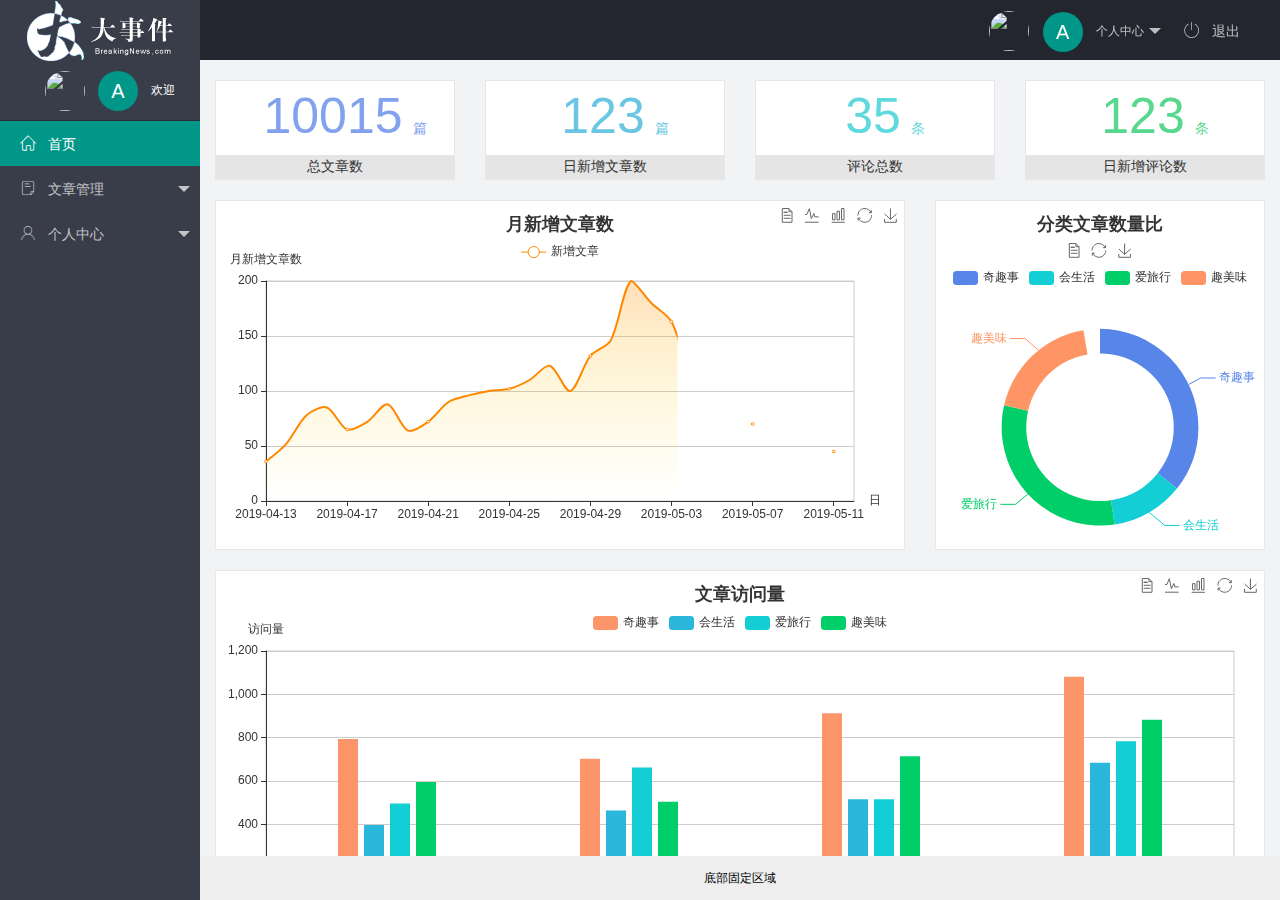
==== commit 9dcbb082: "完成了用户模块" ====
--- a/index.html
+++ b/index.html
@@ -27,9 +27,9 @@
               个人中心
             </a>
             <dl class="layui-nav-child">
-              <dd><a href="">基本资料</a></dd>
-              <dd><a href="">更换头像</a></dd>
-              <dd><a href="">重置密码</a></dd>
+              <dd><a href="/user/user_info.html" target="fm">基本资料</a></dd>
+              <dd><a href="/user/user_avatar.html" target="fm">更换头像</a></dd>
+              <dd><a href="/user/user_pwd.html" target="fm">重置密码</a></dd>
             </dl>
           </li>
           <li class="layui-nav-item" lay-header-event="menuRight" lay-unselect>
@@ -91,19 +91,19 @@
               </a>
               <dl class="layui-nav-child">
                 <dd>
-                  <a href="javascript:;">
+                  <a href="/user/user_info.html" target="fm">
                     <i class="layui-icon layui-icon-app"></i>
                     基本资料
                   </a>
                 </dd>
                 <dd>
-                  <a href="javascript:;">
+                  <a href="/user/user_avatar.html" target="fm">
                     <i class="layui-icon layui-icon-app"></i>
                     更换头像
                   </a>
                 </dd>
                 <dd>
-                  <a href="javascript:;">
+                  <a href="/user/user_pwd.html" target="fm">
                     <i class="layui-icon layui-icon-app"></i>
                     重置密码
                   </a>
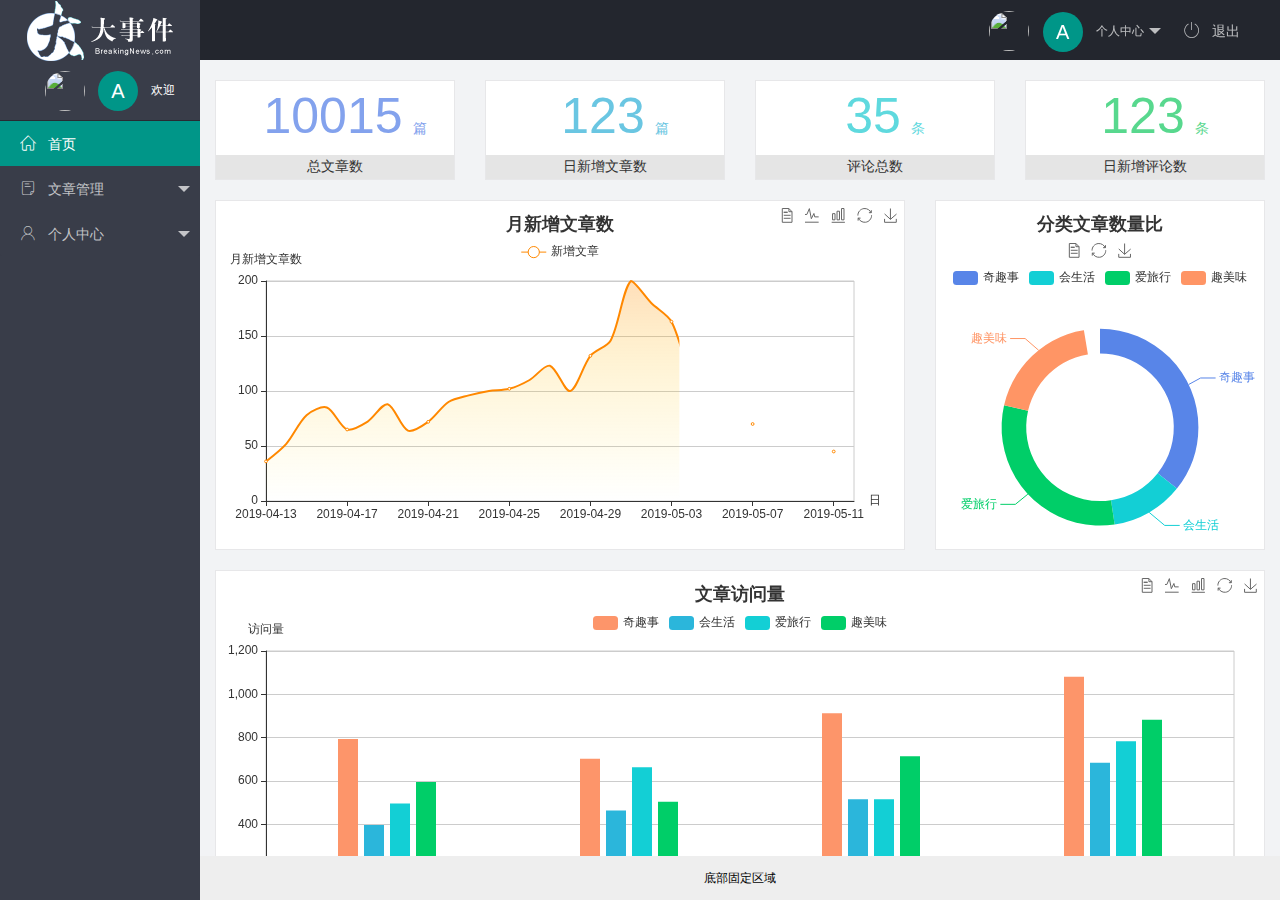
==== commit c8841b40: "完成文章编辑删除功能" ====
--- a/index.html
+++ b/index.html
@@ -65,7 +65,7 @@
               </a>
               <dl class="layui-nav-child">
                 <dd>
-                  <a href="javascript:;">
+                  <a href="/article/art_cate.html" target="fm">
                     <i class="layui-icon layui-icon-app"></i>
                     文章类别
                   </a>
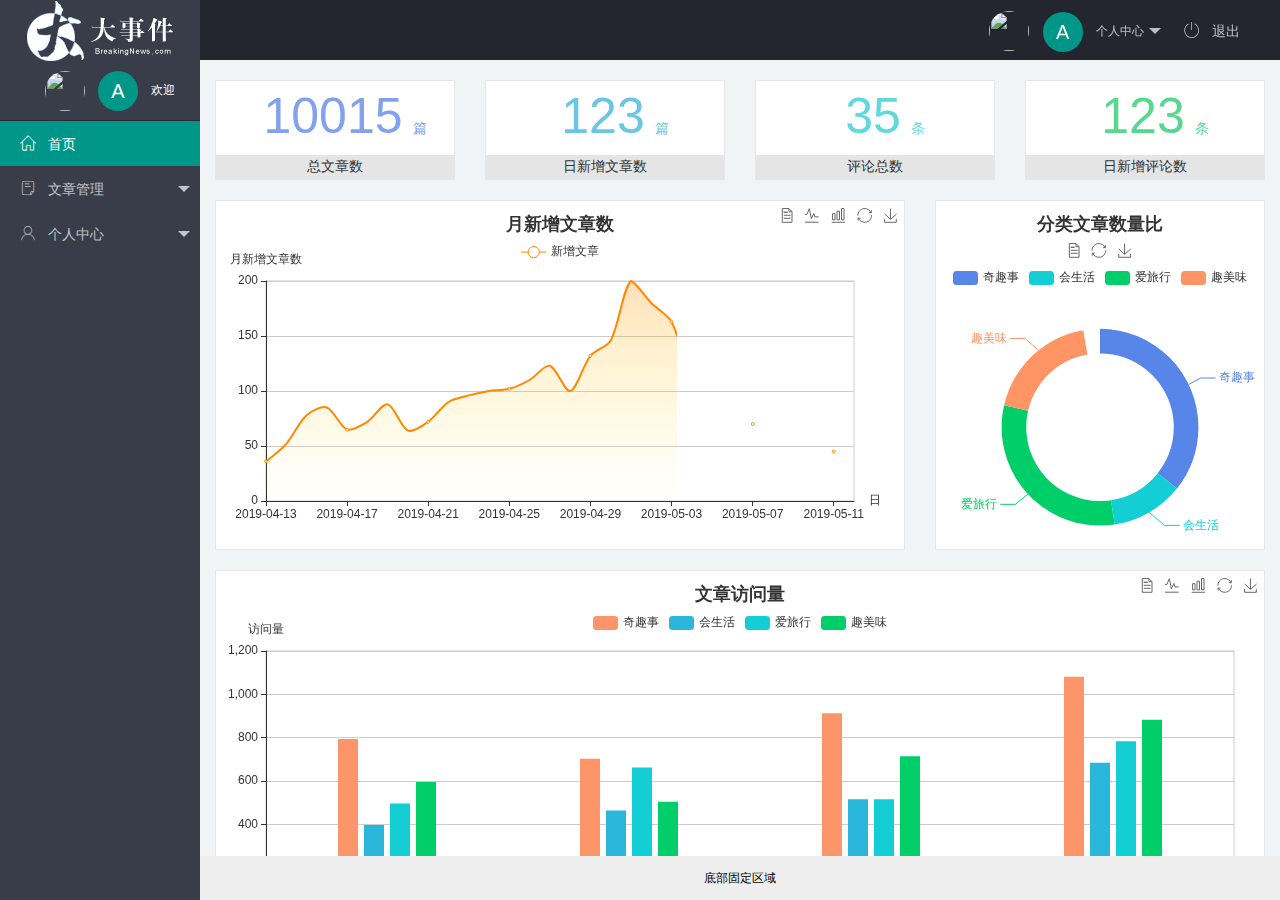
==== commit 484ada71: "完成发布文章功能" ====
--- a/index.html
+++ b/index.html
@@ -77,7 +77,7 @@
                   </a>
                 </dd>
                 <dd>
-                  <a href="javascript:;">
+                  <a href="/article/art_pub.html" target="fm">
                     <i class="layui-icon layui-icon-app"></i>
                     发布文章
                   </a>
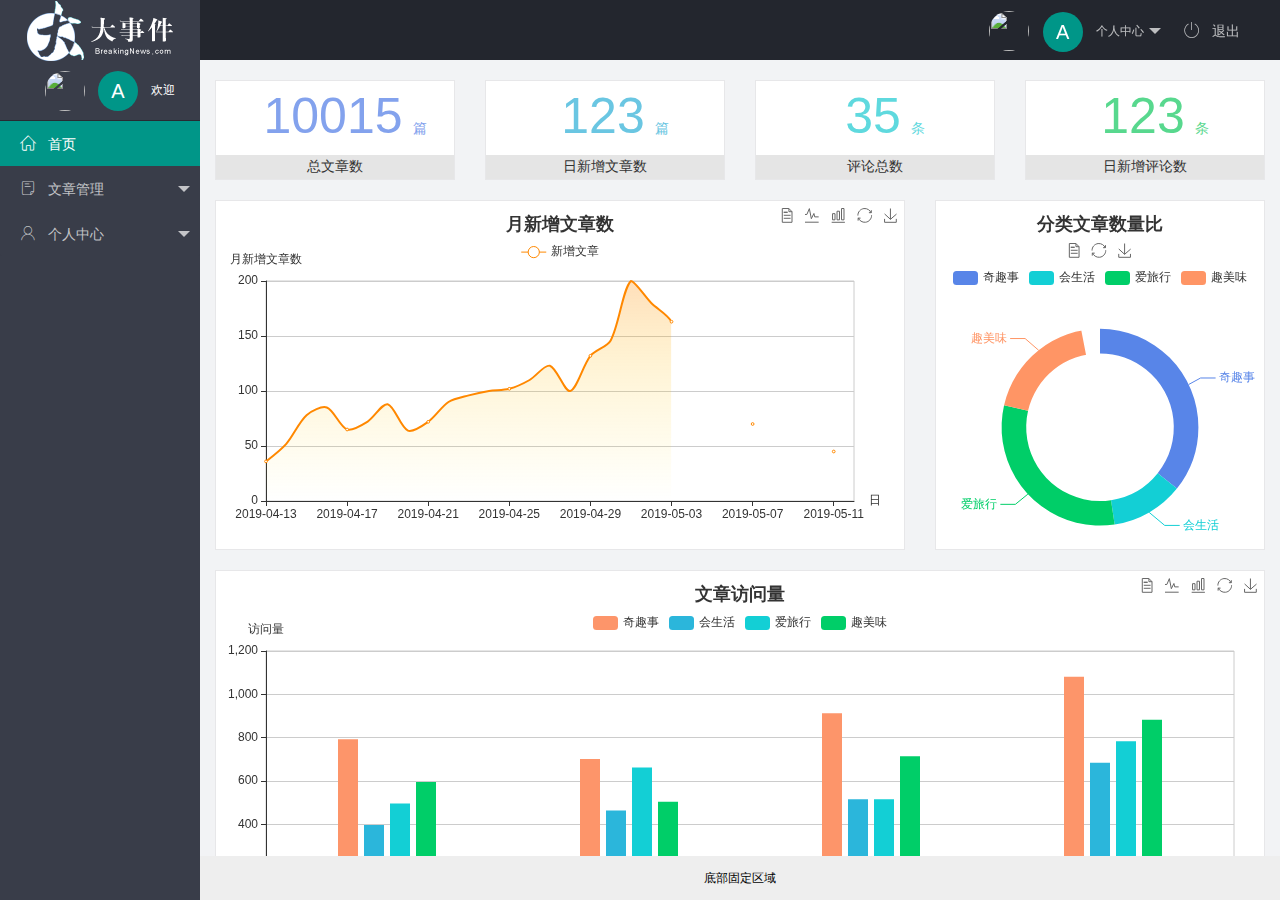
==== commit 4677d6c2: "完成文章管理相关功能的开发" ====
--- a/index.html
+++ b/index.html
@@ -70,8 +70,8 @@
                     文章类别
                   </a>
                 </dd>
-                <dd>
-                  <a href="javascript:;">
+                <dd id="changConst">
+                  <a href="/article/art_list.html" target="fm">
                     <i class="layui-icon layui-icon-app"></i>
                     文章列表
                   </a>
